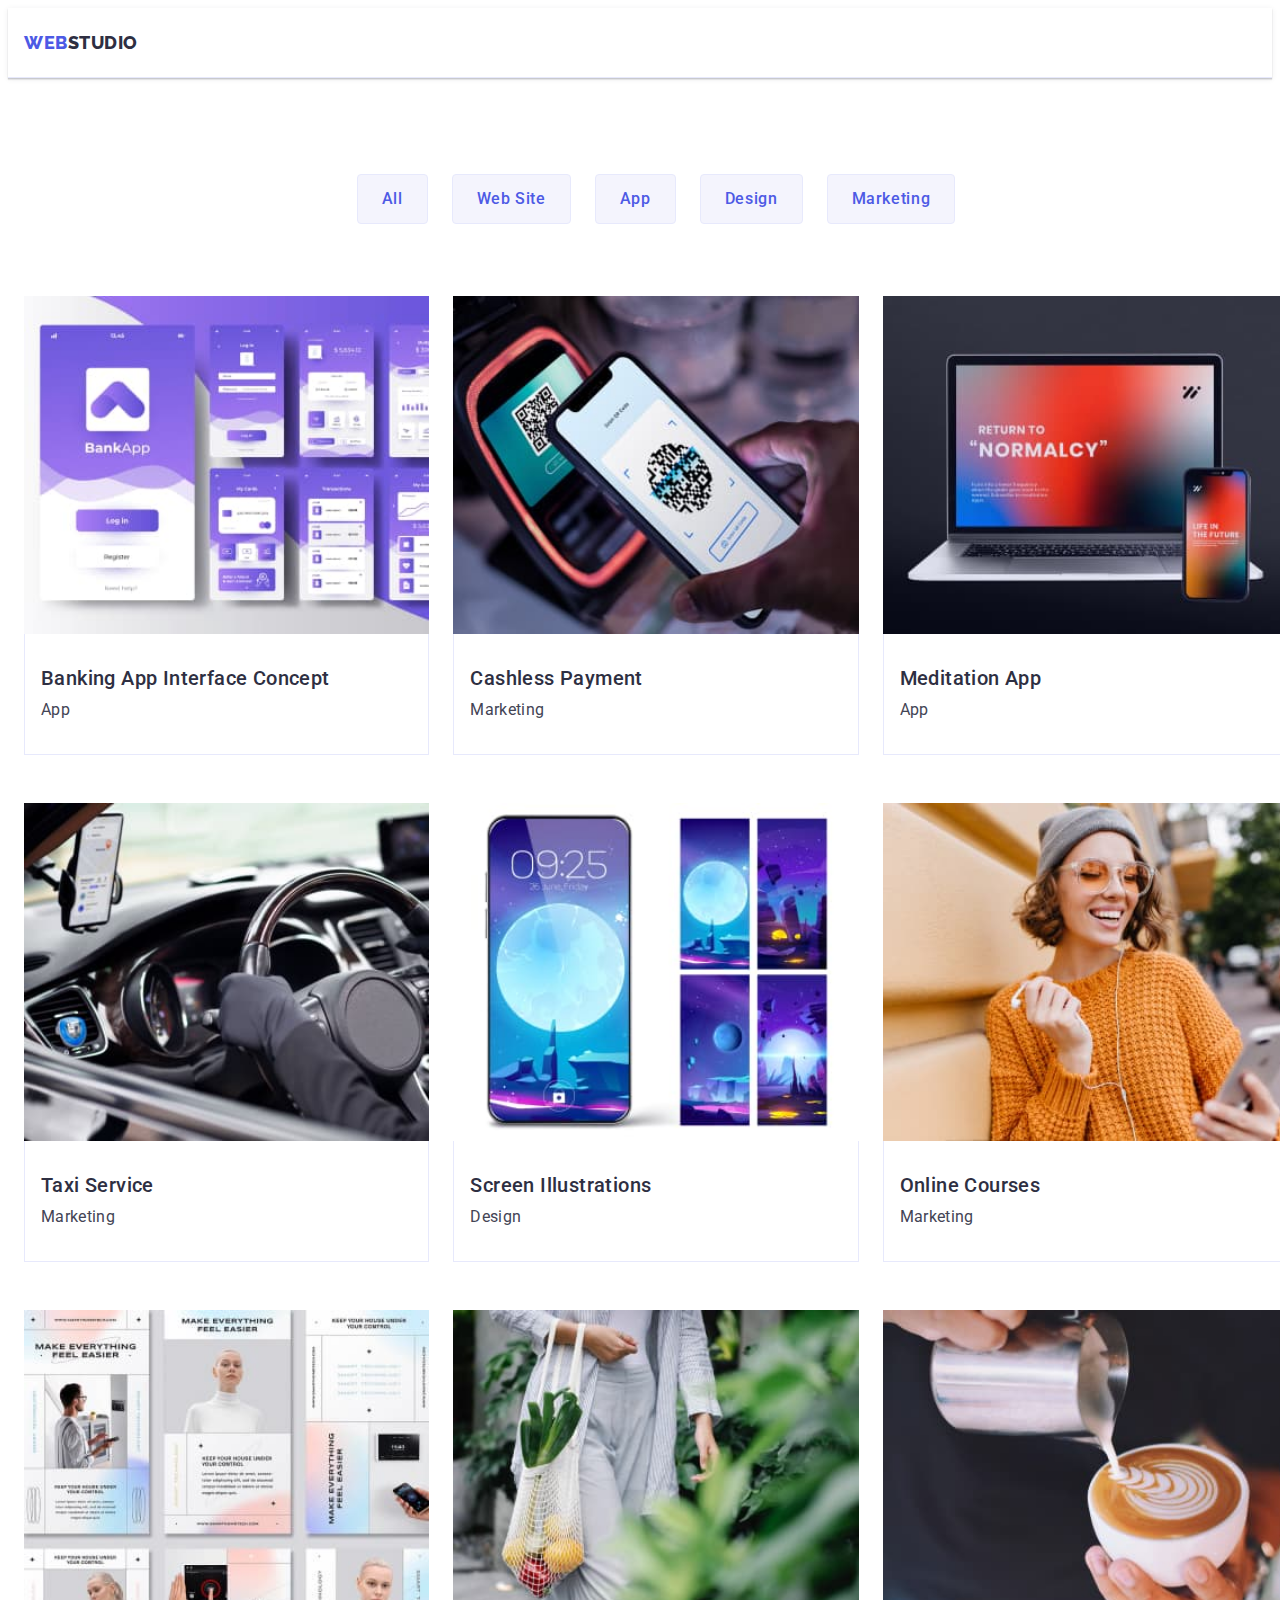
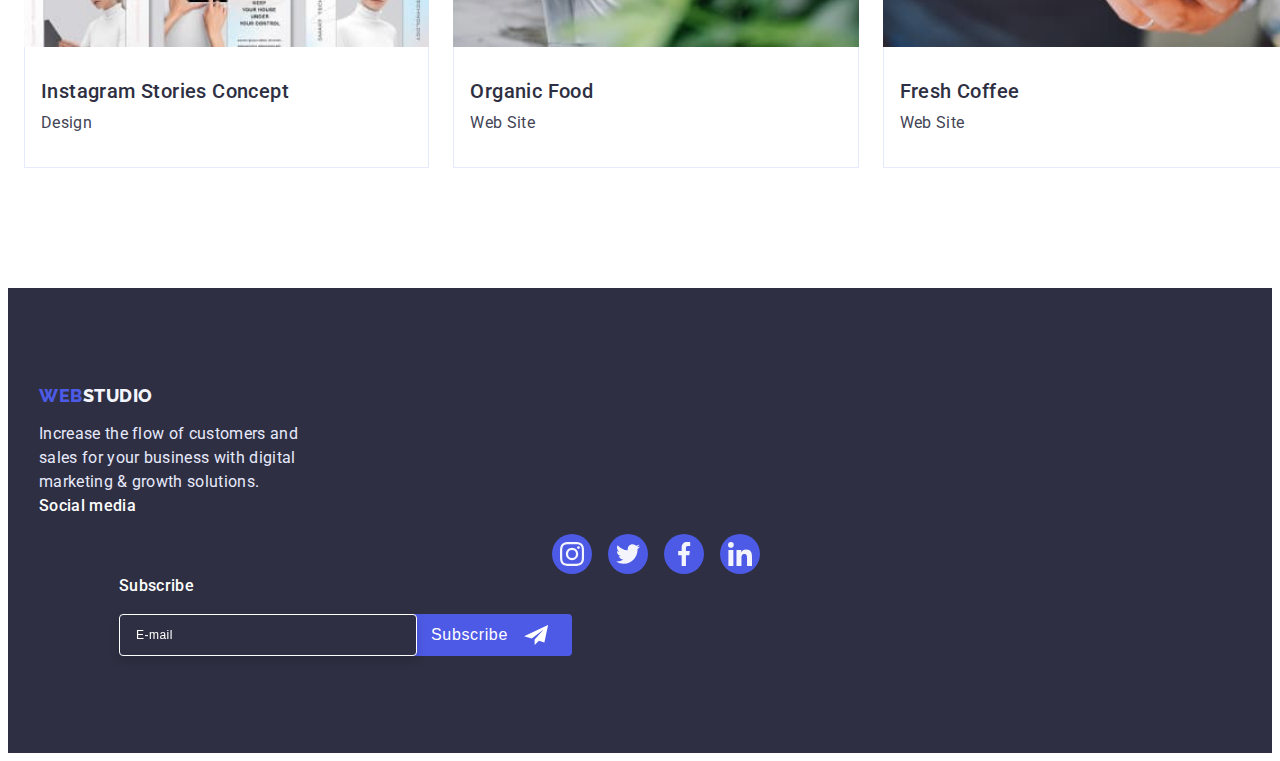
==== portfolio.html @ 5cc1082a "." ====
<!DOCTYPE html>
<html lang="en">
  <head>
    <meta charset="UTF-8" />
    <meta name="viewport" content="width=device-width, initial-scale=1.0" />
    <title>Portfolio</title>
    <link
      rel="stylesheet"
      href="https://cdnjs.cloudflare.com/ajax/libs/modern-normalize/1.1.0/modern-normalize.min.css"
      integrity="sha512-wpPYUAdjBVSE4KJnH1VR1HeZfpl1ub8YT/NKx4PuQ5NmX2tKuGu6U/JRp5y+Y8XG2tV+wKQpNHVUX03MfMFn9Q=="
      crossorigin="anonymous"
      referrerpolicy="no-referrer"
    />
    <link rel="preconnect" href="https://fonts.googleapis.com" />
    <link rel="preconnect" href="https://fonts.gstatic.com" crossorigin />
    <link
      href="https://fonts.googleapis.com/css2?family=Raleway:wght@800&family=Roboto:wght@400;500;700;900&display=swap"
      rel="stylesheet"
    />
    <link rel="stylesheet" href="./css/styles.css" />
  </head>
  <body>
    <header class="header">
      <div class="container header-container">
        <nav class="header-nav">
          <a class="header-logo link" href="./index.html"
            >Web<span class="header-logo-studio">Studio</span></a
          >

          <ul class="header-list list">
            <li class="header-item">
              <a class="header-link link" href="./index.html">Studio</a>
            </li>
            <li class="header-item">
              <a
                class="header-link link bottom-portfolio"
                href="./portfolio.html"
                >Portfolio</a
              >
            </li>
            <li class="header-item">
              <a class="header-link link" href="">Contacts</a>
            </li>
          </ul>
        </nav>

        <address class="adress">
          <ul class="header-adress list">
            <li>
              <a class="link-tel link" href="mailto:info@devstudio.com"
                >info@devstudio.com</a
              >
            </li>
            <li>
              <a class="link-tel link" href="tel:+110001111111"
                >+11 (000) 111-11-11</a
              >
            </li>
          </ul>
        </address>
      </div>
    </header>
    <main>
      <section class="choice">
        <div class="container">
          <h1 class="visually-hidden">make a choice</h1>

          <ul class="choice-list list">
            <li class="choice-item">
              <button class="choice-btn" type="button">All</button>
            </li>
            <li class="choice-item">
              <button class="choice-btn" type="button">Web Site</button>
            </li>
            <li class="choice-item">
              <button class="choice-btn" type="button">App</button>
            </li>
            <li class="choice-item">
              <button class="choice-btn" type="button">Design</button>
            </li>
            <li class="choice-item">
              <button class="choice-btn" type="button">Marketing</button>
            </li>
          </ul>

          <ul class="galery-list list">
            <li class="galery-item">
              <a class="galery-link link" href="#">
                <div class="galery-list-img-wrapper">
                  <img
                    src="./images/portfolio_img1.jpg"
                    alt="7 step-by-step mobile application pages"
                    width="360"
                  />
                  <p class="overlay">
                    14 Stylish and User-Friendly App Design Concepts · Task
                    Manager App · Calorie Tracker App · Exotic Fruit Ecommerce
                    App · Cloud Storage App
                  </p>
                </div>
                <div class="card-content">
                  <h2 class="txt-top">Banking App Interface Concept</h2>
                  <p class="txt-bottom">App</p>
                </div>
              </a>
            </li>
            <li class="galery-item">
              <a class="galery-link link" href="#">
                <div class="galery-list-img-wrapper">
                  <img
                    src="./images/portfolio_img2.jpg"
                    alt="synchronization of smartphone and terminal via QR-code"
                    width="360"
                  />
                  <p class="overlay">
                    14 Stylish and User-Friendly App Design Concepts · Task
                    Manager App · Calorie Tracker App · Exotic Fruit Ecommerce
                    App · Cloud Storage App
                  </p>
                </div>
                <div class="card-content">
                  <h2 class="txt-top">Cashless Payment</h2>
                  <p class="txt-bottom">Marketing</p>
                </div>
              </a>
            </li>
            <li class="galery-item">
              <a class="galery-link link" href="#">
                <div class="galery-list-img-wrapper">
                  <img
                    src="./images/portfolio_img3.jpg"
                    alt="smartphone and laptop"
                    width="360"
                  />
                  <p class="overlay">
                    14 Stylish and User-Friendly App Design Concepts · Task
                    Manager App · Calorie Tracker App · Exotic Fruit Ecommerce
                    App · Cloud Storage App
                  </p>
                </div>
                <div class="card-content">
                  <h2 class="txt-top">Meditation App</h2>
                  <p class="txt-bottom">App</p>
                </div>
              </a>
            </li>
            <li class="galery-item">
              <a class="galery-link link" href="#">
                <div class="galery-list-img-wrapper">
                  <img
                    src="./images/portfolio_img4.jpg"
                    alt="front panel in the car"
                    width="360"
                  />
                  <p class="overlay">
                    14 Stylish and User-Friendly App Design Concepts · Task
                    Manager App · Calorie Tracker App · Exotic Fruit Ecommerce
                    App · Cloud Storage App
                  </p>
                </div>
                <div class="card-content">
                  <h2 class="txt-top">Taxi Service</h2>
                  <p class="txt-bottom">Marketing</p>
                </div>
              </a>
            </li>
            <li class="galery-item">
              <a class="galery-link link" href="#">
                <div class="galery-list-img-wrapper">
                  <img
                    src="./images/portfolio_img5.jpg"
                    alt="smartphone and four different screen shot pictures in lilac color"
                    width="360"
                  />
                  <p class="overlay">
                    14 Stylish and User-Friendly App Design Concepts · Task
                    Manager App · Calorie Tracker App · Exotic Fruit Ecommerce
                    App · Cloud Storage App
                  </p>
                </div>
                <div class="card-content">
                  <h2 class="txt-top">Screen Illustrations</h2>
                  <p class="txt-bottom">Design</p>
                </div>
              </a>
            </li>
            <li class="galery-item">
              <a class="galery-link link" href="#">
                <div class="galery-list-img-wrapper">
                  <img
                    src="./images/portfolio_img6.jpg"
                    alt="smiling girl in glasses in an orange sweater and a gray hat with one earphone and a smartphone"
                    width="360"
                  />
                  <p class="overlay">
                    14 Stylish and User-Friendly App Design Concepts · Task
                    Manager App · Calorie Tracker App · Exotic Fruit Ecommerce
                    App · Cloud Storage App
                  </p>
                </div>
                <div class="card-content">
                  <h2 class="txt-top">Online Courses</h2>
                  <p class="txt-bottom">Marketing</p>
                </div>
              </a>
            </li>
            <li class="galery-item">
              <a class="galery-link link" href="#">
                <div class="galery-list-img-wrapper">
                  <img
                    src="./images/portfolio_img7.jpg"
                    alt="6 advertising photos from social networks in gentle colors"
                    width="360"
                  />
                  <p class="overlay">
                    14 Stylish and User-Friendly App Design Concepts · Task
                    Manager App · Calorie Tracker App · Exotic Fruit Ecommerce
                    App · Cloud Storage App
                  </p>
                </div>
                <div class="card-content">
                  <h2 class="txt-top">Instagram Stories Concept</h2>
                  <p class="txt-bottom">Design</p>
                </div>
              </a>
            </li>
            <li class="galery-item">
              <a class="galery-link link" href="#">
                <div class="galery-list-img-wrapper">
                  <img
                    src="./images/portfolio_img8.jpg"
                    alt="a string bag in the hands of a girl, inside of which there are yellow fruits, red bell pepper and green onions"
                    width="360"
                  />
                  <p class="overlay">
                    14 Stylish and User-Friendly App Design Concepts · Task
                    Manager App · Calorie Tracker App · Exotic Fruit Ecommerce
                    App · Cloud Storage App
                  </p>
                </div>
                <div class="card-content">
                  <h2 class="txt-top">Organic Food</h2>
                  <p class="txt-bottom">Web Site</p>
                </div>
              </a>
            </li>
            <li class="galery-item">
              <a class="galery-link link" href="#">
                <div class="galery-list-img-wrapper">
                  <img
                    src="./images/portfolio_img9.jpg"
                    alt="barista makes pattern on cappuccino"
                    width="360"
                  />
                  <p class="overlay">
                    14 Stylish and User-Friendly App Design Concepts · Task
                    Manager App · Calorie Tracker App · Exotic Fruit Ecommerce
                    App · Cloud Storage App
                  </p>
                </div>
                <div class="card-content">
                  <h2 class="txt-top">Fresh Coffee</h2>
                  <p class="txt-bottom">Web Site</p>
                </div>
              </a>
            </li>
          </ul>
        </div>
      </section>
    </main>

    <footer class="footer">
      <div class="container">
        <div class="footer-content">
          <div class="footer-container1">
            <a class="footer-logo link" href="./index.html"
              >Web<span class="logo-footer-studio">Studio</span></a
            >
            <p class="footer-text">
              Increase the flow of customers and sales for your business with
              digital marketing & growth solutions.
            </p>
          </div>
          <div class="footer-container2">
            <h3 class="footer-bottom-text">Social media</h3>
            <ul class="footer-soc-list list">
              <li class="footer-soc-item">
                <a class="footer-soc-link" href="">
                  <svg width="24" height="24" class="footer-soc-icon">
                    <use href="./images/icons.svg#icon-instagram"></use>
                  </svg>
                </a>
              </li>
              <li class="footer-soc-item">
                <a class="footer-soc-link" href="">
                  <svg width="24" height="24" class="footer-soc-icon">
                    <use href="./images/icons.svg#icon-twitter"></use>
                  </svg>
                </a>
              </li>
              <li class="footer-soc-item">
                <a class="footer-soc-link" href="">
                  <svg width="24" height="24" class="footer-soc-icon">
                    <use href="./images/icons.svg#icon-facebook"></use>
                  </svg>
                </a>
              </li>
              <li class="footer-soc-item">
                <a class="footer-soc-link" href="">
                  <svg width="24" height="24" class="footer-soc-icon">
                    <use href="./images/icons.svg#icon-linkedin"></use>
                  </svg>
                </a>
              </li>
            </ul>
          </div>
          <div class="footer-container3">
            <h3 class="footer-bottom-text">Subscribe</h3>
            <form class="footer-form">
              <label class="footer-label">
                <input
                  class="footer-input"
                  type="email"
                  name="email"
                  placeholder="E-mail"
                />
              </label>

              <button type="submit" class="footer-button">
                Subscribe<svg width="24" height="20">
                  <use href="./images/icons.svg#icon-icon-footer-button"></use>
                </svg>
              </button>
            </form>
          </div>
        </div>
      </div>
    </footer>
  </body>
</html>
---- css/styles.css ----
p,
h1,
h2,
h3,
h4,
h5,
h6{
  margin: 0;
}
ul{
    padding-left: 0;
    margin: 0;
}
body{
    font-family: "Roboto", sans-serif;
    color:var(--primary-color);
}
img{
    display: block;
    width: 100%;
    height: auto;
}
button{
    cursor: pointer;
}
:root{
--primary-color: #434455;
--secondary-color: #2E2F42;
--brand-color:#4D5AE5;
--Pressed-state:#404BBF;
--text-btn-color:#FFFFFF;
--light-mode-backgrounds: #F4F4FD;
--accent:#E7E9FC;
--light-slate:#8E8F99;
--green:#31D0AA;
--modal-bgr:#FCFCFC;
--card-set-gap: 24px;
--transition-duration-and-fund: 250ms cubic-bezier(0.4, 0, 0.2, 1) ;
}
.link{
    text-decoration: none;
}
.list{
    list-style: none;
}
.container{
    width: 100%;
    padding-left: 16px;
    padding-right: 16px;
    margin: 0 auto;
}
.section{
    padding-top: 96px;
    padding-bottom: 96px;
}
   /**--------HEADER-------*/ 

.header{
    width: 100%;
    padding-top: 24px;
    padding-bottom: 24px;
    background-color:var(--text-btn-color);
    border-bottom: 1px solid var(--accent);
    box-shadow: 0px 2px 1px rgba(46, 47, 66, 0.08), 0px 1px 1px rgba(46, 47, 66, 0.16), 0px 1px 6px rgba(46, 47, 66, 0.08);
}
.header-logo{
    font-family: 'Raleway', sans-serif;
    font-weight: 800;
    font-size: 18px;
    line-height: 1.17;
    letter-spacing:  0.03em;
    text-transform: uppercase;
    color:var(--brand-color);
    margin-right: 76px;
}
.header-logo-studio{
 color: var(--secondary-color);
} 
.menu-open-btn{
    border: none;
    border-color: transparent;
}
.menu-open-icon{
    fill: var(--secondary-color);
}
.header-list{
    display: none;   
}
.header-adress{
    display: none;
}
.header-nav{
    display: flex;
    align-items: center;
    margin-right: auto;
}

.mob-menu {
    position: fixed;
    top: 0;
    z-index: 1;
    width: 100%;
    height: 100%;
    background: var(--text-btn-color);
    box-shadow: 0px 2px 1px rgba(46, 47, 66, 0.08), 0px 1px 1px rgba(46, 47, 66, 0.16), 0px 1px 6px rgba(46, 47, 66, 0.08);
    padding: var(--card-set-gap) var(--card-set-gap) 40px 40px;
    display: flex;
    flex-direction: column;
    justify-content: space-between;
    overflow: auto;
    
}
.mob-menu-close-btn {
    
    display: flex;
    margin-left: auto;
    justify-content: center;
    align-items: center;
    width: 24px; 
    height: 24px;
    background-color: var(--text-btn-color);
    border: 1px solid var(--accent);
    border-radius: 50%;
    transition: background-color var(--transition-duration-and-fund);
    margin-bottom: 32px;
}
.mob-menu-item:not(:last-child) {
    margin-bottom: 40px;
}
.mob-menu-link {
    font-weight: 700;
    font-size: 36px;
    line-height: 1.11;
    letter-spacing: 0.02em;
    text-transform: capitalize;
    color: var(--secondary-color);
}
.mob-menu-adress-item{
    margin-top: 40px;
}
.mob-menu-tel{
    font-weight: 500;
    font-size: 20px;
    line-height: 1.2;
    color: var(--primary-color);
}
.tel {
    font-weight: 700;
    font-size: 36px;
    line-height: 1.11;
    letter-spacing: 0.02em;
    text-transform: capitalize;
    color: var(--brand-color);

}
.mob-menu-soc-list {
    display: flex;
    justify-content: center;
    gap: 56px;
    margin-top: 48px; 
}
.mob-menu-soc-item {
    width: 40px;
    height: 40px;
}
.mob-menu-soc-link {
    width: 100%;
    height: 100%;
    border-radius: 50%;
    background-color: var(--brand-color);
    color: var(--light-mode-backgrounds);
    display: flex;
    align-items: center;
    justify-content: center;
    transition: background-color var(--transition-duration-and-fund) ;
}
.team-soc-link:active{
    background-color: var(--Pressed-state); 
}



/**--------HERO-------*/ 
/**скритий заголовок*/
.visually-hidden{
    position: absolute;
    width: 1px;
    height: 1px;
    margin: -1px;
    border: 0;
    padding: 0;
    white-space: nowrap;
    clip-path: inset(100%);
    clip: rect(0 0 0 0);
    overflow: hidden;
}
.hero{
    display: flex;
    justify-content: center;
    width : 100%;
    margin: 0 auto;
    background-color:var(--secondary-color);
    padding-top: 112px;
    padding-bottom: 112px;
    text-align: center; 
    background-image:linear-gradient(
        rgba(46, 47, 66, 0.7),
        rgba(46, 47, 66, 0.7)
        ), 
        url(../images/hero-mobile-bg.jpg);
    background-repeat: no-repeat;
    background-position: center;
    background-size: cover;
}
.hero-text{
    font-weight:700;
    font-size: 36px;
    letter-spacing: 0.02em;
    line-height: 1.11;
    color:var(--text-btn-color);
    max-width: 320px;
    margin: 0 auto;
    margin-bottom: 72px;
}
.hero-btn{
    font-weight: 500;
    font-size: 16px;
    line-height: 1.5;
    letter-spacing: 0.04em;
    background-color: var(--brand-color);
    border: 0px solid transparent;
    box-shadow: 0px 4px 4px rgba(0, 0, 0, 0.15);
    border-radius: 4px; 
    color: var(--text-btn-color);
    padding: 16px 32px;
    display: block;
    margin: 0 auto;
    min-width: 169px;
    transition:background-color var(--transition-duration-and-fund);
}
.hero-btn:hover,
.hero-btn:focus{
    background-color: var(--Pressed-state);
    border: 0px solid transparent;
}
/**--------ABOUT-------*/ 
.about{
    padding-top: 96px;
    padding-bottom: 96px;
}
.about-title{
    font-weight: 700;
    font-size: 36px;
    line-height: 1.11;
    letter-spacing: 0.02em;
    text-transform: capitalize;
    text-align: center;
    color: var(--secondary-color);
}
.about-top{
    font-weight: 700;
    font-size: 36px;
    line-height: 1.11;
    text-align: center;
    letter-spacing: 0.02em;
    text-transform: capitalize;
    color:var(--secondary-color);
    margin-bottom: 8px; 
}
.about-bottom{
    font-weight: 500;
    font-size: 16px;
    line-height: 1.5;
    letter-spacing: 0.02em;
    color: var(--primary-color); 
}
.about-list{
    display: flex;
    flex-wrap: wrap;
    row-gap:calc(var(--card-set-gap)*3);
}
.about-item{
    width: 100%;
}
.icon-container{
    display: none;
}
.doing{
    display: none;
}
/**--------TEAM-------*/
.team{
    background-color: var(--light-mode-backgrounds);  
}  
.team-top{
    font-weight: 500;
    font-size: 20px;
    line-height: 1.2;
    text-align: center;
    letter-spacing: 0.02em;
    color:var(--secondary-color);
    margin-bottom: 8px; 
}
.team-item{
    background-color: var(--text-btn-color);
    width: 100%;
    box-shadow: 0px 1px 6px rgba(46, 47, 66, 0.08), 0px 1px 1px rgba(46, 47, 66, 0.16), 0px 2px 1px rgba(46, 47, 66, 0.08);
    border-radius: 0px 0px 4px 4px;
    justify-content: center;
}
.team-list{
    display: flex;
    flex-wrap: wrap;
    margin-top: 72px; 
    column-gap: var(--card-set-gap);
    row-gap: calc(var(--card-set-gap)*3 ); 
}
.box-content{
    padding: 32px 16px;
    text-align: center;
}
.team-soc-list{
    display: flex;
    justify-content: center ;
    gap: var(--card-set-gap);
    margin-top: 8px;   
}
.team-soc-item{
    width: 40px;
    height: 40px;
}
.team-soc-link{
    width: 100%;
    height: 100%;
    border-radius: 50%;
    background-color: var(--brand-color);
    color: var(--light-mode-backgrounds);
    display: flex;
    align-items: center;
    justify-content: center;
    transition: background-color var(--transition-duration-and-fund) ;
}
.team-soc-link:hover,.team-soc-link:focus{
    background-color: var(--Pressed-state);
}
.team-soc-link:active{
    background-color: var(--Pressed-state); 
}

/**-------CUSTOMERS-------*/
.customers-title{
    font-weight: 700;
    font-size: 36px;
    line-height: 1.11;
    letter-spacing: 0.02em;
    text-transform: capitalize;
    text-align: center;
    color: var(--secondary-color); 
    margin-bottom: 72px;
}
.customers-list{
    display: flex;
    flex-wrap: wrap;
    column-gap: 16px;
    row-gap: calc(var(--card-set-gap)*3); 
    justify-content: center;
}
.customers-link{
    width: 190px;
    height: 88px; 
    border: 1px solid var(--light-slate);
    border-radius: 4px;
    display: flex;
    align-items: center;
    justify-content: center;
    color: var(--light-slate);
    transition: color var(--transition-duration-and-fund),border-color var(--transition-duration-and-fund);
}
.customers-soc-icon{
    width: 104px;
    height: 56px;
    fill: currentColor;
}

.customers-link:hover,
.customers-link:focus{
    color: var(--Pressed-state);
    border-color:1px solid var(--Pressed-state);
}
/**--------FOOTER-------*/ 
.footer{
    background-color: var(--secondary-color);
    padding: 97px 15px;
}
.container-footer{
    display: flex;
    flex-wrap: wrap;
    justify-content: center;
    align-items: center;
    text-align: center;
    gap: var(--card-set-gap)*3;
}
  
.logo-footer-studio{
    color: var(--light-mode-backgrounds);
}
.footer-text{
    max-width: 264px;
    font-size: 16px;
    line-height: 1.5;
    letter-spacing: 0.02em;
    color:var(--accent);
    margin-top: 16px;
}
.footer-logo{
    font-family: 'Raleway', sans-serif;
    font-weight: 800;
    font-size: 18px;
    line-height: 1.17;
    letter-spacing: 0.03em;
    text-transform: uppercase;
    color:var(--brand-color);
}
.footer-bottom-text{
    font-weight: 500;
    font-size: 16px;
    line-height: 1.5; 
    letter-spacing: 0.02em;
    color: var(--text-btn-color);
    margin-bottom: 16px;
}

.footer-soc-list{
    display: flex;
    justify-content: center;
    gap: 16px;
    margin-top: 16px;
}
.footer-soc-item{
    width: 40px;
    height: 40px;
}
.footer-soc-link{
    width: 100%;
    height: 100%;
    border-radius: 50%;
    background-color: var(--brand-color);
    color: var(--text-btn-color);
    display: flex;
    align-items: center;
    justify-content: center;
    transition:background-color var(--transition-duration-and-fund);
}
.footer-soc-link:hover,
.footer-soc-link:focus{
    background-color: var(--green);
}
.footer-soc-link:active{
    background-color: var(--green);
}
.footer-container3{
    margin-left: 80px;
    width: 453px;
}
.footer-form{
    display: flex;
    gap: var(--card-set-gap);
}
.footer-label{
    min-width: 264px;
}
.footer-input{
    border: 1px solid var(--text-btn-color);
    filter: drop-shadow(0px 4px 4px rgba(0, 0, 0, 0.15));
    border-radius: 4px;
    width: 100%;
    font-size: 12px;
    line-height: 2;
    display: block;
    align-items: center;
    letter-spacing: 0.04em;
    color: var(--text-btn-color);
    padding: 8px 16px;
    background-color: var(--secondary-color);  
}
.footer-input::placeholder{
    color: var(--text-btn-color);
}
.footer-button{
    background-color: var(--brand-color);
    border-radius: 4px;  
    font-weight: 500;
    font-size: 16px;
    line-height: 1.5;
    display: flex;
    text-align: center;
    letter-spacing: 0.04em;
    color:var(--text-btn-color);
    border: 0px solid transparent;
    min-width: 165px;
    justify-content: center;
    align-items: center;
    padding: 8px 24px;
    gap: 16px;
    transition:background-color var(--transition-duration-and-fund);
}
.footer-button:hover,
.footer-button:focus{
    background-color: var(--Pressed-state);
}

/**-------MODAL--------*/
.backdrop{
    position: fixed;
    top: 0;
    left: 0;
    z-index: 100;
    width: 100%;
    height: 100%;
    background-color: rgba(46, 47, 66, 0.4);
    transition: opacity var(--transition-duration-and-fund), visibility var(--transition-duration-and-fund);
}
.backdrop.is-hidden{
    opacity: 0;
    visibility: hidden;
    pointer-events: none;
}
.backdrop{
    position: fixed;
    top: 0;
    left: 0;
    z-index: 100;
    width: 100%;
    height: 100%;
    background-color: rgba(46, 47, 66, 0.4);
    transition: opacity var(--transition-duration-and-fund), visibility var(--transition-duration-and-fund);
}
.backdrop.is-hidden{
    opacity: 0;
    visibility: hidden;
    pointer-events: none;
}
.modal{
    position: absolute;
    top: 50%;
    left: 50%;
    transform: translate(-50%, -50%) scaleY(1);
    transition: transform var(--transition-duration-and-fund);
    width: 100%;
    max-width: 392px;
    min-height: 576px;
    background-color: var(--modal-bgr);
    box-shadow: 0px 1px 1px rgba(0, 0, 0, 0.14), 0px 1px 3px rgba(0, 0, 0, 0.12), 0px 2px 1px rgba(0, 0, 0, 0.2);
    border-radius: 4px;
    padding: 72px 16px 24px 16px;
}
.backdrop.is-hidden .modal{
    transform: translate(-50%, -50%) scaleY(0);
}
.modal-close-btn{
    position: absolute;
    top: 24px;
    right: 24px;
    display: flex;
    justify-content: center;
    align-items: center;
    width: 24px; 
    height: 24px;
    background-color: var(--accent);
    border: 1px solid rgba(0, 0, 0, 0.1);
    border-radius: 50%;
    transition: background-color var(--transition-duration-and-fund);
}
.modal-close-btn:hover,
.modal-close-btn:focus{
    background-color: var(--Pressed-state);
    border-color: transparent;  
}
.modal-close-btn-icon{
    transition: fill var(--transition-duration-and-fund);
}
.modal-close-btn:hover,
.modal-close-btn:focus {
    fill: var(--text-btn-color);
}
.modal-title{
    font-weight: 500;
    font-size: 16px;
    line-height: 1.5;
    text-align: center;
    margin-bottom: 16px;
    color: var(--secondary-color);
}
.input-wrap{
    position: relative;
}
.modal-input{
    width: 100%;
    height: 40px;
    border: 1px solid rgba(46, 47, 66, 0.4);
    border-radius: 4px;
    padding-left: 38px;
    padding-top: 11px;
    padding-bottom: 11px;
    background-color: var(--modal-bgr);
    outline: transparent;
    transition: border-color var(--transition-duration-and-fund);
}
.modal-input-icon{
    color: var(--secondary-color);
    position: absolute;
    left: 19px;
    top: 50%;
    transform: translateY(-50%);
    transition: fill var(--transition-duration-and-fund);
}
.modal-input:hover,
.modal-input:focus {
    border-color: var(--brand-color);
}
.modal-input:hover + .modal-input-icon,
.modal-input:focus + .modal-input-icon{
    fill: var(--brand-color);
}

.modal-field{
  margin-bottom: 8px;
}
.modal-field-comment{
    margin-bottom: 16px;
}
.modal-field-check{
    margin-bottom: 24px;
}
.modal-label-txt{
    display: block;
    font-size: 12px;
    line-height: 1.17;
    letter-spacing: 0.04em;
    color: var(--light-slate);
    margin-bottom: 4px;
}
.modal-textarea{
    width: 100%;
    height: 120px;
    font-size: 12px;
    line-height: 1.17;
    border: 1px solid rgba(46, 47, 66, 0.4);
    border-radius: 4px;
    background-color: var(--modal-bgr);
    resize: none;
    padding-left: 16px;
    padding-top: 8px;
    display: block;
    outline: transparent;
    transition: border-color var(--transition-duration-and-fund);
}
.modal-textarea::placeholder{
    font-size: 12px;
    line-height: 1.17;
    color: rgba(46, 47, 66, 0.4);
}
.modal-textarea:hover,
.modal-textarea:focus{
    border-color: var(--brand-color);
}
.check-text{
    display: flex;
    gap: 8px;
    font-size: 12px;
    line-height: 1.17;
    letter-spacing: 0.04em; 
    color: var(--light-slate);
}
.check-text span{
    display: flex;
    width: 16px;
    height: 16px;
    border: 1px solid rgba(46, 47, 66, 0.4);
    border-radius: 2px;
    align-items: center;
    justify-content: center;
    fill: transparent;
}
.a-text{
    color: var(--brand-color);
}
.modal-check:checked + .check-text span {
    background-color: var(--Pressed-state);
    border: none;
    fill: var(--light-mode-backgrounds);
}
.modal-btn{
    display: block;
    min-width: 169px;
    background-color:var(--brand-color);
    box-shadow: 0px 4px 4px rgba(0, 0, 0, 0.15);
    border-radius: 4px;
    border: 0px solid transparent;
    font-weight: 500;
    font-size: 16px;
    line-height: 24px;
    letter-spacing: 0.04em;
    color: var(--text-btn-color);
    padding: 16px 32px;
    margin: 0 auto;
    transition: background-color var(--transition-duration-and-fund),border var(--transition-duration-and-fund);
}
.modal-btn:hover,
.modal-btn:focus{
    background-color: var(--Pressed-state);
    border: 0px solid transparent;
}
/**--------PORTFOLIO-------*/ 
.bottom-portfolio{
    color: var(--Pressed-state);
}
.bottom-portfolio::after{
    position: absolute;
    content: "";
    width: 66px;
    height: 4px;
    left: 0px;
    top: 44px;
    background:var(--Pressed-state);
    border-radius: 2px;
}
.choice-btn{
    font-family: 'Roboto',sans-serif;
    font-weight: 500;
    font-size: 16px;
    line-height: 1.5;
    letter-spacing: 0.04em;
    background-color: var(--light-mode-backgrounds);
    color: var(--brand-color);
    border: 1px solid var(--accent);
    border-radius: 4px;
    padding: 12px 24px;
    display: block;
    margin: 0 auto;  
    min-width: 69px;
    transition: border-color var(--transition-duration-and-fund), background-color var(--transition-duration-and-fund),color var(--transition-duration-and-fund), box-shadow var(--transition-duration-and-fund) ;
}
.choice-btn:hover,
.choice-btn:focus{
    background-color: var(--Pressed-state);
    color: var(--text-btn-color);
    border-color: transparent;
    box-shadow: 0px 3px 1px rgba(0, 0, 0, 0.1), 0px 2px 1px rgba(0, 0, 0, 0.08), 0px 2px 2px rgba(0, 0, 0, 0.12);
}
.choice-btn:active{
    background-color: var(--Pressed-state);
    color: var(--text-btn-color) ;
    border-color: transparent;
    box-shadow: 0px 3px 1px rgba(0, 0, 0, 0.1), 0px 2px 1px rgba(0, 0, 0, 0.08), 0px 2px 2px rgba(0, 0, 0, 0.12);
}
.choice{
    padding-top: 96px;
    padding-bottom: 120px;
}
.choice-list{
    margin-bottom: 72px;
    display: flex;
    flex-wrap: wrap; 
    justify-content: center;
    gap: var(--card-set-gap); 
}
/**---------GALERY-----*/
.txt-top{
    font-weight: 500;
    font-size: 20px;
    line-height: 1.2;
    letter-spacing: 0.02em;
    color: var(--secondary-color);
}
.txt-bottom{
    font-size: 16px;
    line-height: 1.5;
    letter-spacing: 0.02em;
    color: var(--primary-color);
    margin-top: 8px;
 
}
.card-content{
    padding-top: 32px;
    padding-left: 16px;
    padding-bottom: 32px;
    border-left: 1px solid var(--accent);
    border-bottom: 1px solid var(--accent);
    border-right: 1px solid var(--accent); 
}
.galery-link{
    display:block;
    transition: box-shadow var(--transition-duration-and-fund);
}
.galery-link:hover,
.galery-link:focus{
    box-shadow: 0px 1px 6px rgba(46, 47, 66, 0.08), 0px 1px 1px rgba(46, 47, 66, 0.16), 0px 2px 1px rgba(46, 47, 66, 0.08);
    transition: transform var(--transition-duration-and-fund);
}
.galery-link:hover .overlay,
.galery-link:focus .overlay{
    transform: translate(0, 0); 
} 
.galery-list{
    display: flex;
    flex-wrap: wrap;
    column-gap: var(--card-set-gap);
    row-gap: calc(var(--card-set-gap)*2 );
}
.galery-item{
   flex-basis: calc((100% - 2 * var(--card-set-gap))/3);
}
.galery-list-img-wrapper{
    position: relative;
    overflow: hidden;
}
.overlay{
    position: absolute;
    left: 0;
    top: 0;
    width: 100%;
    height: 100%;
    overflow: auto;
    transform: translate(0, 100%); 
    transition: transform var(--transition-duration-and-fund);
    font-size: 16px;
    line-height: 1.5;
    letter-spacing: 0.02em;
    color: var(--light-mode-backgrounds);
    background-color: var(--brand-color);
    padding: 40px 32px 0 32px; 
}
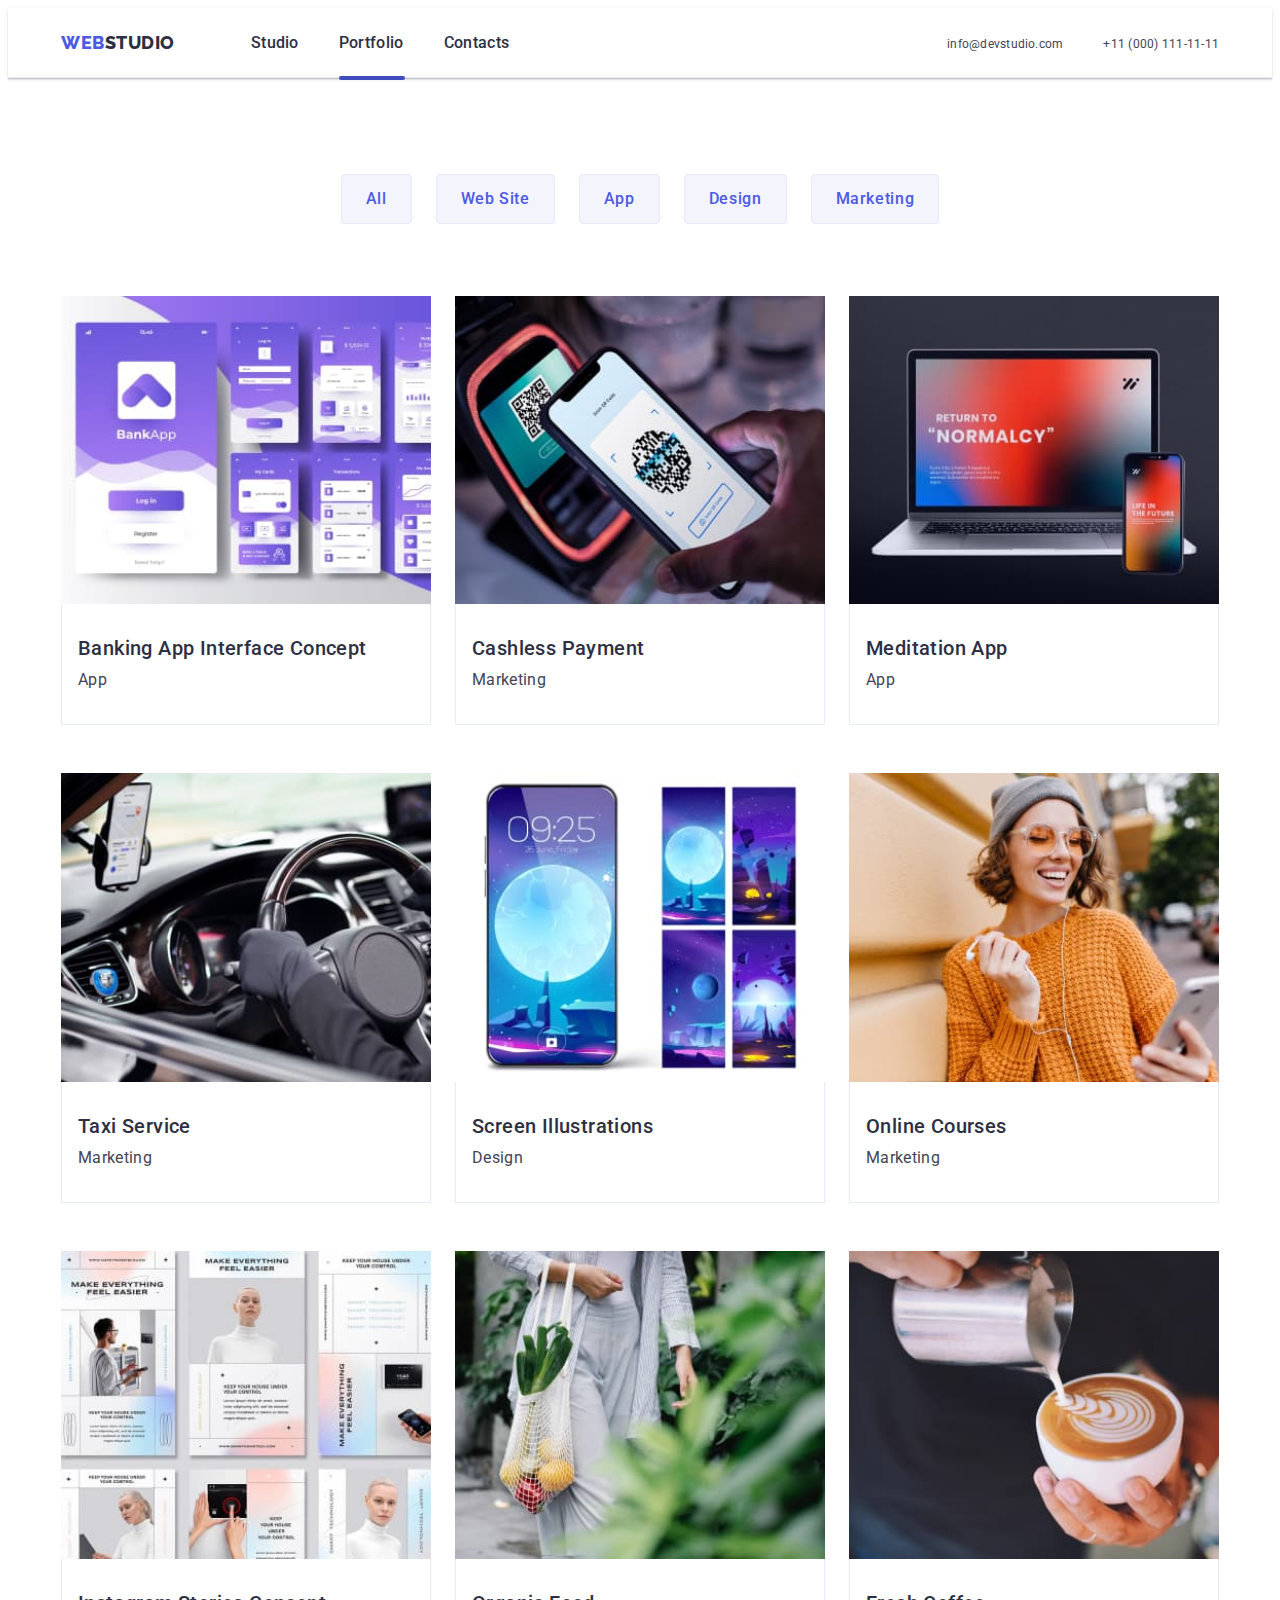
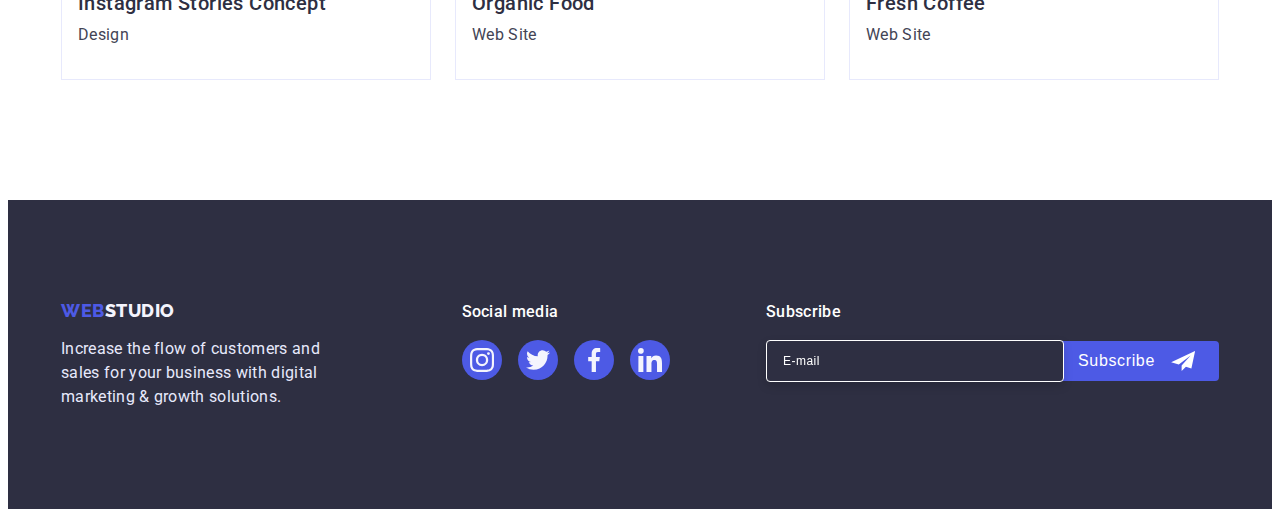
==== commit f522a794: "///" ====
--- a/portfolio.html
+++ b/portfolio.html
@@ -18,6 +18,7 @@
       rel="stylesheet"
     />
     <link rel="stylesheet" href="./css/styles.css" />
+    <link rel="stylesheet" href="./css/media.css" />
   </head>
   <body>
     <header class="header">
--- a/css/styles.css
+++ b/css/styles.css
@@ -56,12 +56,19 @@
    /**--------HEADER-------*/ 
 
 .header{
-    width: 100%;
-    padding-top: 24px;
-    padding-bottom: 24px;
     background-color:var(--text-btn-color);
     border-bottom: 1px solid var(--accent);
     box-shadow: 0px 2px 1px rgba(46, 47, 66, 0.08), 0px 1px 1px rgba(46, 47, 66, 0.16), 0px 1px 6px rgba(46, 47, 66, 0.08);
+}
+.header-container{
+    display: flex;
+    align-items: center;
+    justify-content: space-between;
+    padding-top: var(--card-set-gap);
+    padding-bottom: var(--card-set-gap);
+}
+.header-nav{
+    display: flex;
 }
 .header-logo{
     font-family: 'Raleway', sans-serif;
@@ -71,17 +78,17 @@
     letter-spacing:  0.03em;
     text-transform: uppercase;
     color:var(--brand-color);
-    margin-right: 76px;
 }
 .header-logo-studio{
  color: var(--secondary-color);
 } 
 .menu-open-btn{
+    background-color: transparent;
     border: none;
     border-color: transparent;
 }
 .menu-open-icon{
-    fill: var(--secondary-color);
+   stroke : var(--secondary-color);
 }
 .header-list{
     display: none;   
@@ -89,12 +96,6 @@
 .header-adress{
     display: none;
 }
-.header-nav{
-    display: flex;
-    align-items: center;
-    margin-right: auto;
-}
-
 .mob-menu {
     position: fixed;
     top: 0;
@@ -103,15 +104,22 @@
     height: 100%;
     background: var(--text-btn-color);
     box-shadow: 0px 2px 1px rgba(46, 47, 66, 0.08), 0px 1px 1px rgba(46, 47, 66, 0.16), 0px 1px 6px rgba(46, 47, 66, 0.08);
-    padding: var(--card-set-gap) var(--card-set-gap) 40px 40px;
+    padding: 80px var(--card-set-gap) 40px 40px;
     display: flex;
     flex-direction: column;
     justify-content: space-between;
     overflow: auto;
     
 }
+.mob-menu.is-hidden{
+    opacity: 0;
+    visibility: hidden;
+    pointer-events: none;
+}
 .mob-menu-close-btn {
-    
+    position: absolute;
+    top: 24px;
+    right: 24px;
     display: flex;
     margin-left: auto;
     justify-content: center;
@@ -122,7 +130,6 @@
     border: 1px solid var(--accent);
     border-radius: 50%;
     transition: background-color var(--transition-duration-and-fund);
-    margin-bottom: 32px;
 }
 .mob-menu-item:not(:last-child) {
     margin-bottom: 40px;
@@ -135,8 +142,16 @@
     text-transform: capitalize;
     color: var(--secondary-color);
 }
+.mob-menu-link-studio{
+    font-weight: 700;
+    font-size: 36px;
+    line-height: 1.11;
+    letter-spacing: 0.02em;
+    text-transform: capitalize;
+    color: var(--Pressed-state);
+}
 .mob-menu-adress-item{
-    margin-top: 40px;
+    margin-bottom: 48px;
 }
 .mob-menu-tel{
     font-weight: 500;
@@ -146,7 +161,7 @@
 }
 .tel {
     font-weight: 700;
-    font-size: 36px;
+    font-size: 26px;
     line-height: 1.11;
     letter-spacing: 0.02em;
     text-transform: capitalize;
@@ -155,8 +170,7 @@
 }
 .mob-menu-soc-list {
     display: flex;
-    justify-content: center;
-    gap: 56px;
+    gap: 36px;
     margin-top: 48px; 
 }
 .mob-menu-soc-item {
@@ -177,9 +191,6 @@
 .team-soc-link:active{
     background-color: var(--Pressed-state); 
 }
-
-
-
 /**--------HERO-------*/ 
 /**скритий заголовок*/
 .visually-hidden{
@@ -195,8 +206,6 @@
     overflow: hidden;
 }
 .hero{
-    display: flex;
-    justify-content: center;
     width : 100%;
     margin: 0 auto;
     background-color:var(--secondary-color);
@@ -213,12 +222,12 @@
     background-size: cover;
 }
 .hero-text{
-    font-weight:700;
+    font-weight:700px;
     font-size: 36px;
     letter-spacing: 0.02em;
     line-height: 1.11;
     color:var(--text-btn-color);
-    max-width: 320px;
+    width: 320px;
     margin: 0 auto;
     margin-bottom: 72px;
 }
@@ -301,6 +310,13 @@
     color:var(--secondary-color);
     margin-bottom: 8px; 
 }
+.team-bottom{
+    font-size: 16px;
+    line-height: 1.5;
+    text-align: center;
+    letter-spacing: 0.02em;
+
+}
 .team-item{
     background-color: var(--text-btn-color);
     width: 100%;
@@ -390,17 +406,16 @@
 /**--------FOOTER-------*/ 
 .footer{
     background-color: var(--secondary-color);
-    padding: 97px 15px;
-}
-.container-footer{
+    padding: 100px 0;
+}
+.footer-content{
     display: flex;
     flex-wrap: wrap;
     justify-content: center;
     align-items: center;
     text-align: center;
-    gap: var(--card-set-gap)*3;
-}
-  
+    gap: 72px;
+}
 .logo-footer-studio{
     color: var(--light-mode-backgrounds);
 }
@@ -411,6 +426,7 @@
     letter-spacing: 0.02em;
     color:var(--accent);
     margin-top: 16px;
+    text-align: left;
 }
 .footer-logo{
     font-family: 'Raleway', sans-serif;
@@ -434,7 +450,6 @@
     display: flex;
     justify-content: center;
     gap: 16px;
-    margin-top: 16px;
 }
 .footer-soc-item{
     width: 40px;
@@ -459,12 +474,13 @@
     background-color: var(--green);
 }
 .footer-container3{
-    margin-left: 80px;
-    width: 453px;
+   width: 100%;
+   justify-content: center;
+   align-items: center;
 }
 .footer-form{
-    display: flex;
-    gap: var(--card-set-gap);
+    justify-content: center;
+    align-items: center;
 }
 .footer-label{
     min-width: 264px;
@@ -482,6 +498,7 @@
     color: var(--text-btn-color);
     padding: 8px 16px;
     background-color: var(--secondary-color);  
+    margin-bottom: 16px;
 }
 .footer-input::placeholder{
     color: var(--text-btn-color);
@@ -502,6 +519,7 @@
     align-items: center;
     padding: 8px 24px;
     gap: 16px;
+    margin: auto;
     transition:background-color var(--transition-duration-and-fund);
 }
 .footer-button:hover,
@@ -721,7 +739,7 @@
     width: 66px;
     height: 4px;
     left: 0px;
-    top: 44px;
+    top: 43px;
     background:var(--Pressed-state);
     border-radius: 2px;
 }
--- a/css/media.css
+++ b/css/media.css
@@ -0,0 +1,330 @@
+/**--------MIN-WIDTH 428PX-------*/ 
+@media screen and (min-width:428px){
+    .container{
+        width: 428px;
+    }
+    .customers-item{
+        width: calc((100% - 16px) / 2);
+   }
+    .team > .container {
+        max-width: 296px;
+    } 
+    
+   
+}
+
+@media screen and (min-device-pixel-ratio: 2),screen and (min-resolution: 192dps) {
+    .hero{
+        background-image:linear-gradient(
+        rgba(46, 47, 66, 0.7),
+        rgba(46, 47, 66, 0.7)
+        ),  url(../images/hero-mobile-bg@2x.jpg);
+    }
+    }
+
+/**--------MIN-WIDTH 768PX-------*/ 
+@media screen and (min-width:768px) {
+
+    .container {
+        width: 768px;
+    }
+    .header-container{
+        padding-top: 16px;
+        padding-bottom: 16px;
+    }
+    .menu-open-btn{
+        display: none;
+    }
+    .header-logo{
+        margin-right: 120px;
+    }
+    .header-list{
+        display: flex;
+        gap: 40px;
+    }  
+    .header-adress{
+        display: flex;
+        flex-direction: column;
+        gap: 12px;
+    }
+    .header-nav{
+        align-items: center;
+    }
+    .header-link{
+        position: relative;
+        font-weight: 500;
+        font-size: 16px;
+        line-height: 1.17;
+        letter-spacing: 0.02em;
+        color:var(--secondary-color); 
+        transition: color var(--transition-duration-and-fund);
+    }
+    .bottom-studio{
+        color: var(--Pressed-state);
+    }
+    .bottom-studio::after{
+        position: absolute;
+        content: "";
+        width: 48px;
+        height: 4px;
+        left: 0px;
+        top: 48px;
+        background-color:var(--Pressed-state);
+        border-radius: 2px;
+    } 
+    .header-link:hover,
+    .header-link:focus{
+        color:var(--Pressed-state);
+    }
+    .header-link:active {
+        color:var(--Pressed-state);
+    }
+    .adress{
+        font-style: normal; 
+    }
+    .link-tel{
+        list-style: none;
+        font-size: 12px;
+        line-height: 1.17;
+        letter-spacing: 0.02em;
+        color: var(--primary-color); 
+        transition: color var(--transition-duration-and-fund);
+    }
+    .link-tel:hover,
+    .link-tel:focus{
+        color:var(--Pressed-state);
+    }
+
+    .link-tel:active{
+        color:var(--Pressed-state);
+    }
+    .hero{
+        background-image: linear-gradient(
+        rgba(46, 47, 66, 0.7),
+        rgba(46, 47, 66, 0.7)
+        ), url(../images/hero-tablet-bg.jpg) ;
+    }
+    .hero-text{
+        font-size: 56px;
+        line-height: 1.07;
+        margin-bottom: 36px;
+        width: 496px;
+    }
+    .about-list{
+        column-gap: var(--card-set-gap);
+        row-gap: calc(var(--card-set-gap)*3 );
+    }
+    .about-item{
+       width: calc((100% - var(--card-set-gap)) / 2); 
+    }
+    .about-top{
+        text-align: left;
+    }
+    .team > .container {
+        max-width: 584px;
+    }
+    .team-item{
+        width: calc((100% - var(--card-set-gap)) / 2);
+    } 
+    .team-list{
+        column-gap: var(--card-set-gap);
+        row-gap: calc(var(--card-set-gap)*3 );
+    }
+    .customers > .container {
+        max-width: 584px;
+    }
+    .customers-list{
+        column-gap: var(--card-set-gap);
+        row-gap: calc(var(--card-set-gap)*3 );
+    }
+    .customers-item{
+      width: calc((100% - 2 * var(--card-set-gap)) / 3);
+    }
+    .customers-link{
+        width: 168px;
+        height: 88px; 
+    }
+     .footer > .container {
+        max-width: 584px;
+    } 
+    .modal {
+     max-width: 408px;
+     padding: 72px 24px 24px 24px;
+    }
+    .mob-menu{
+        display: none;
+    }
+    .footer > .container {
+        max-width: 582px;
+    }
+    .footer-content{
+        justify-content: flex-start;
+        align-items: flex-start;
+        text-align: start;
+        gap: 72px 24px;
+    }
+     .footer-container3{
+        width: 453px;
+    }
+    .footer-form{
+        display: flex;
+        gap: var(--card-set-gap);
+    }
+    .footer-input{
+        margin-bottom: 0;
+    }
+}
+    
+
+     
+@media screen and (min-device-pixel-ratio: 2),screen and (min-resolution: 192dps) {
+    .hero{
+        background-image:linear-gradient(
+        rgba(46, 47, 66, 0.7),
+        rgba(46, 47, 66, 0.7)
+        ),  url(../images/hero-tablet-bg@2x.jpg);
+    }
+} 
+
+/**--------MIN-WIDTH 1158PX-------*/  
+@media screen and (min-width:1158px) {
+
+    .container {
+        width: 1158px;
+        padding-left: 15px;
+        padding-right: 15px;
+    }
+    .header-container{
+        padding-top: var(--card-set-gap);
+        padding-bottom: var(--card-set-gap);
+    }
+    .bottom-studio::after{
+        top: 43px;
+    }
+    .section{
+        padding-top: 120px;
+        padding-bottom: 120px;
+    }
+    .header-logo{
+        margin-right: 76px;
+    }
+    .header-adress{
+        flex-direction: row;
+        gap: 40px;
+    }
+    .hero{
+        padding-top: 112px;
+        padding-bottom: 112px;
+        max-width : 1440px; 
+        background-image:linear-gradient(
+        rgba(46, 47, 66, 0.7),
+        rgba(46, 47, 66, 0.7)
+        ),  url(../images/hero-desctop-bg.jpg);
+    }
+    .hero-text{
+        margin-bottom: 48px;
+    }
+    .about{
+        padding-top: 120px;
+        padding-bottom: 0;
+    }
+    .about-list{
+        gap: var(--card-set-gap);
+    }
+    .about-item{
+        flex-basis: calc((100% - 3 * var(--card-set-gap)) / 4); 
+    }
+    .icon-container{
+        width: 264px;
+        height: 112px;
+        display: flex;
+        align-items: center;
+        justify-content: center;
+        background-color: var(--light-mode-backgrounds);
+        border-radius: 4px;
+        margin-bottom: 8px;
+    }
+    .about-top{
+        font-weight: 500;
+        font-size: 20px;
+        line-height: 1.2;
+    }
+    .about-bottom{
+        font-weight: 400;
+    }
+    .about-title-doing{
+        font-weight: 700;
+        font-size: 36px;
+        line-height: 1.11;
+        letter-spacing: 0.02em;
+        text-transform: capitalize;
+        text-align: center;
+        color: var(--secondary-color);
+        margin-bottom: 72px;
+    }
+    .doing{
+       display: block;
+    }
+    .doing-list{
+        display: flex;
+        flex-wrap: wrap;
+        gap: var(--card-set-gap);
+    }
+    .doing-item{
+        flex-basis: calc((100% - 2 * var(--card-set-gap)) / 3);
+        border: 1px solid var(--accent);
+    }
+    .team > .container {
+        max-width: 1158px;
+    }
+    .team-item{
+        width: calc((100% - 3 * var(--card-set-gap)) / 4);
+    }
+    .team-list{
+        gap: var(--card-set-gap);
+    }
+    .customers > .container {
+        max-width: 1158px;
+    }
+    .customers-list{
+        gap: var(--card-set-gap);
+    }
+    .customers-item{
+        width: 168px;
+        height: 88px;  ;
+    }
+    .modal {
+        max-width: 408px;
+        height: 584px;
+    }
+    .footer-content {
+       display: flex;
+       justify-content: space-between;
+       gap: 0;
+    }
+    .footer > .container {
+        max-width: 1158px;
+   }
+   .footer-container1{
+       width: 264px;
+       margin-right: 120px;
+    }
+    .footer-container2{
+        width: 208px;
+    }
+    .footer-container3{
+        width: 453px;
+        margin-left: 80px;
+    }
+  
+}
+  
+
+@media screen and (min-device-pixel-ratio: 2),screen and (min-resolution: 192dps) {
+    .hero{
+        background-image:linear-gradient(
+        rgba(46, 47, 66, 0.7),
+        rgba(46, 47, 66, 0.7)
+        ),  url(../images/hero-desctop-bg@2x.jpg);
+    }
+}  
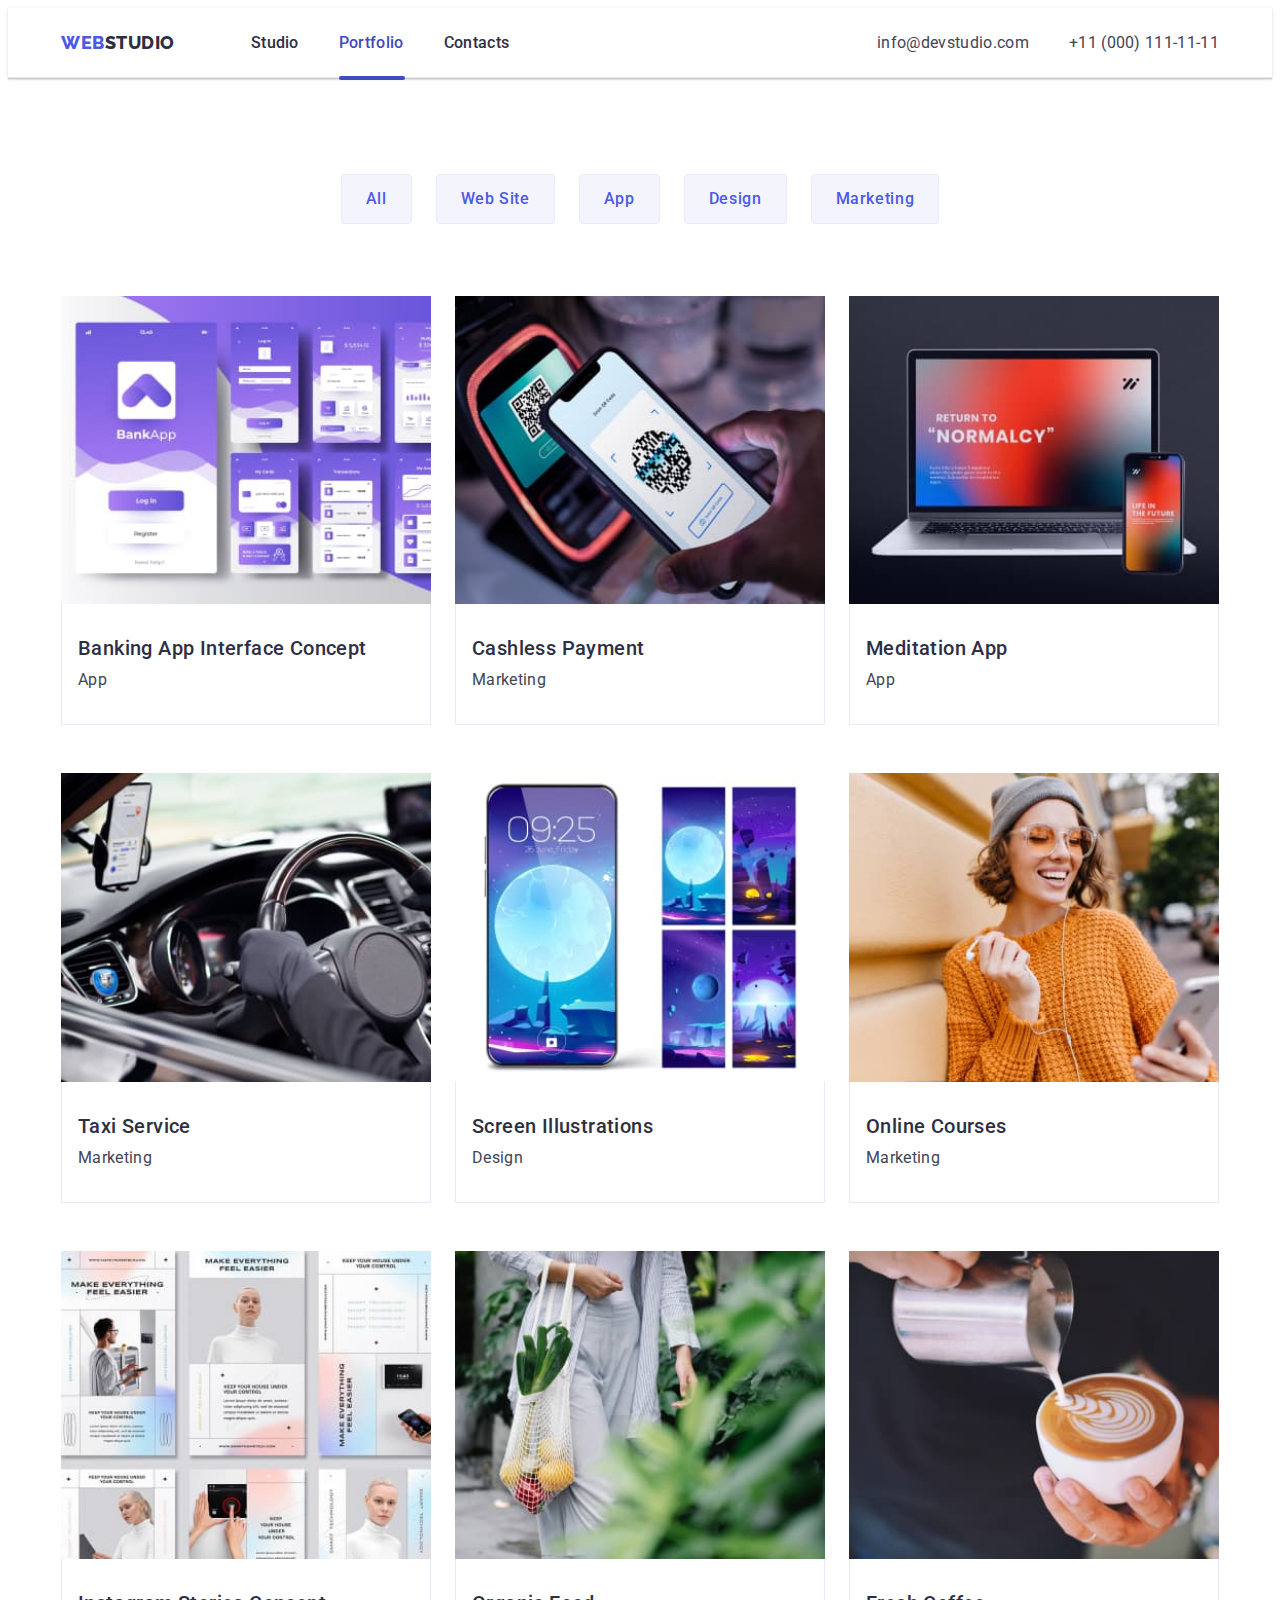
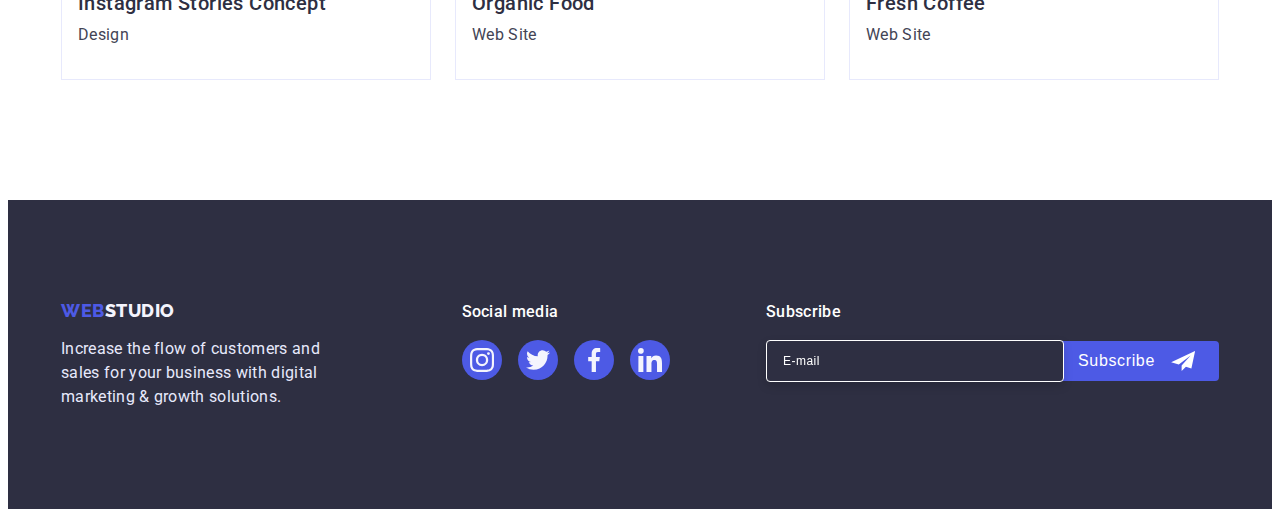
==== commit 14802686: "/" ====
--- a/portfolio.html
+++ b/portfolio.html
@@ -58,7 +58,80 @@
               >
             </li>
           </ul>
+          <button type="button" class="menu-open-btn" data-menu-open>
+            <svg width="32" height="22" class="menu-open-icon">
+              <use href="./images/icons.svg#icon-menu-burger"></use>
+            </svg>
+          </button>
         </address>
+      </div>
+      <div class="mob-menu is-hidden" data-menu>
+        <div>
+          <button type="button" class="mob-menu-close-btn" data-menu-close>
+            <svg class="mob-menu-close-btn-icon" width="8" height="8">
+              <use href="./images/icons.svg#icon-close-black"></use>
+            </svg>
+          </button>
+          <ul class="mob-menu-list list">
+            <li class="mob-menu-item">
+              <a class="mob-menu-link-studio link" href="./index.html"
+                >Studio</a
+              >
+            </li>
+            <li class="mob-menu-item">
+              <a class="mob-menu-link link" href="./portfolio.html"
+                >Portfolio</a
+              >
+            </li>
+            <li class="mob-menu-item">
+              <a class="mob-menu-link link" href="">Contacts</a>
+            </li>
+          </ul>
+        </div>
+        <div>
+          <ul class="mob-menu-adress list">
+            <li class="mob-menu-adress-item">
+              <a class="mob-menu-tel tel link" href="tel:+110001111111"
+                >+11 (000) 111-11-11</a
+              >
+            </li>
+            <li class="mob-menu-adress-item">
+              <a class="mob-menu-tel link" href="mailto:info@devstudio.com"
+                >info@devstudio.com</a
+              >
+            </li>
+          </ul>
+          <ul class="mob-menu-soc-list list">
+            <li class="mob-menu-soc-item">
+              <a class="mob-menu-soc-link" href="">
+                <svg width="24" height="24" class="mob-menu-soc-icon">
+                  <use href="./images/icons.svg#icon-instagram"></use>
+                </svg>
+              </a>
+            </li>
+            <li class="mob-menu-soc-item">
+              <a class="mob-menu-soc-link" href="">
+                <svg width="24" height="20" class="mob-menu-soc-icon">
+                  <use href="./images/icons.svg#icon-twitter"></use>
+                </svg>
+              </a>
+            </li>
+            <li class="mob-menu-soc-item">
+              <a class="mob-menu-soc-link" href="">
+                <svg width="24" height="24" class="mob-menu-soc-icon">
+                  <use href="./images/icons.svg#icon-facebook"></use>
+                </svg>
+              </a>
+            </li>
+            <li class="mob-menu-soc-item">
+              <a class="mob-menu-soc-link" href="">
+                <svg width="24" height="24" class="mob-menu-soc-icon">
+                  <use href="./images/icons.svg#icon-linkedin"></use>
+                </svg>
+              </a>
+            </li>
+          </ul>
+        </div>
       </div>
     </header>
     <main>
@@ -337,5 +410,6 @@
         </div>
       </div>
     </footer>
+    <script src="./js/mobile-menu.js"></script>
   </body>
 </html>
--- a/css/styles.css
+++ b/css/styles.css
@@ -148,10 +148,12 @@
     line-height: 1.11;
     letter-spacing: 0.02em;
     text-transform: capitalize;
-    color: var(--Pressed-state);
-}
-.mob-menu-adress-item{
-    margin-bottom: 48px;
+    color: var(--brand-color);
+}
+.mob-menu-adress-list{
+    display: flex;
+    flex-wrap: wrap;
+    row-gap: 40px;
 }
 .mob-menu-tel{
     font-weight: 500;
@@ -166,11 +168,10 @@
     letter-spacing: 0.02em;
     text-transform: capitalize;
     color: var(--brand-color);
-
 }
 .mob-menu-soc-list {
     display: flex;
-    gap: 36px;
+    gap: var(--card-set-gap);
     margin-top: 48px; 
 }
 .mob-menu-soc-item {
@@ -224,10 +225,10 @@
 .hero-text{
     font-weight:700px;
     font-size: 36px;
-    letter-spacing: 0.02em;
     line-height: 1.11;
+    letter-spacing: 0.02em;
+    text-transform: capitalize;
     color:var(--text-btn-color);
-    width: 320px;
     margin: 0 auto;
     margin-bottom: 72px;
 }
@@ -243,7 +244,7 @@
     color: var(--text-btn-color);
     padding: 16px 32px;
     display: block;
-    margin: 0 auto;
+    margin: auto;
     min-width: 169px;
     transition:background-color var(--transition-duration-and-fund);
 }
@@ -730,19 +731,7 @@
     border: 0px solid transparent;
 }
 /**--------PORTFOLIO-------*/ 
-.bottom-portfolio{
-    color: var(--Pressed-state);
-}
-.bottom-portfolio::after{
-    position: absolute;
-    content: "";
-    width: 66px;
-    height: 4px;
-    left: 0px;
-    top: 43px;
-    background:var(--Pressed-state);
-    border-radius: 2px;
-}
+
 .choice-btn{
     font-family: 'Roboto',sans-serif;
     font-weight: 500;
@@ -756,7 +745,7 @@
     padding: 12px 24px;
     display: block;
     margin: 0 auto;  
-    min-width: 69px;
+    min-width: 53px;
     transition: border-color var(--transition-duration-and-fund), background-color var(--transition-duration-and-fund),color var(--transition-duration-and-fund), box-shadow var(--transition-duration-and-fund) ;
 }
 .choice-btn:hover,
--- a/css/media.css
+++ b/css/media.css
@@ -2,6 +2,9 @@
 @media screen and (min-width:428px){
     .container{
         width: 428px;
+    }
+    .tel{
+        font-size: 36px;
     }
     .customers-item{
         width: calc((100% - 16px) / 2);
@@ -109,6 +112,7 @@
         line-height: 1.07;
         margin-bottom: 36px;
         width: 496px;
+        text-transform: none;
     }
     .about-list{
         column-gap: var(--card-set-gap);
@@ -173,6 +177,19 @@
     .footer-input{
         margin-bottom: 0;
     }
+    .bottom-portfolio::after{
+        position: absolute;
+        content: "";
+        width: 66px;
+        height: 4px;
+        left: 0px;
+        top: 48px;
+        background:var(--Pressed-state);
+        border-radius: 2px;
+    }
+    .bottom-portfolio{
+        color: var(--Pressed-state);
+    }
 }
     
 
@@ -212,9 +229,12 @@
         flex-direction: row;
         gap: 40px;
     }
-    .hero{
-        padding-top: 112px;
-        padding-bottom: 112px;
+    .link-tel{
+        font-size: 16px;
+    }
+    .hero{
+        padding-top: 188px;
+        padding-bottom: 188px;
         max-width : 1440px; 
         background-image:linear-gradient(
         rgba(46, 47, 66, 0.7),
@@ -316,6 +336,10 @@
         width: 453px;
         margin-left: 80px;
     }
+    .bottom-portfolio::after{
+        top: 43px;
+    }
+    
   
 }
   
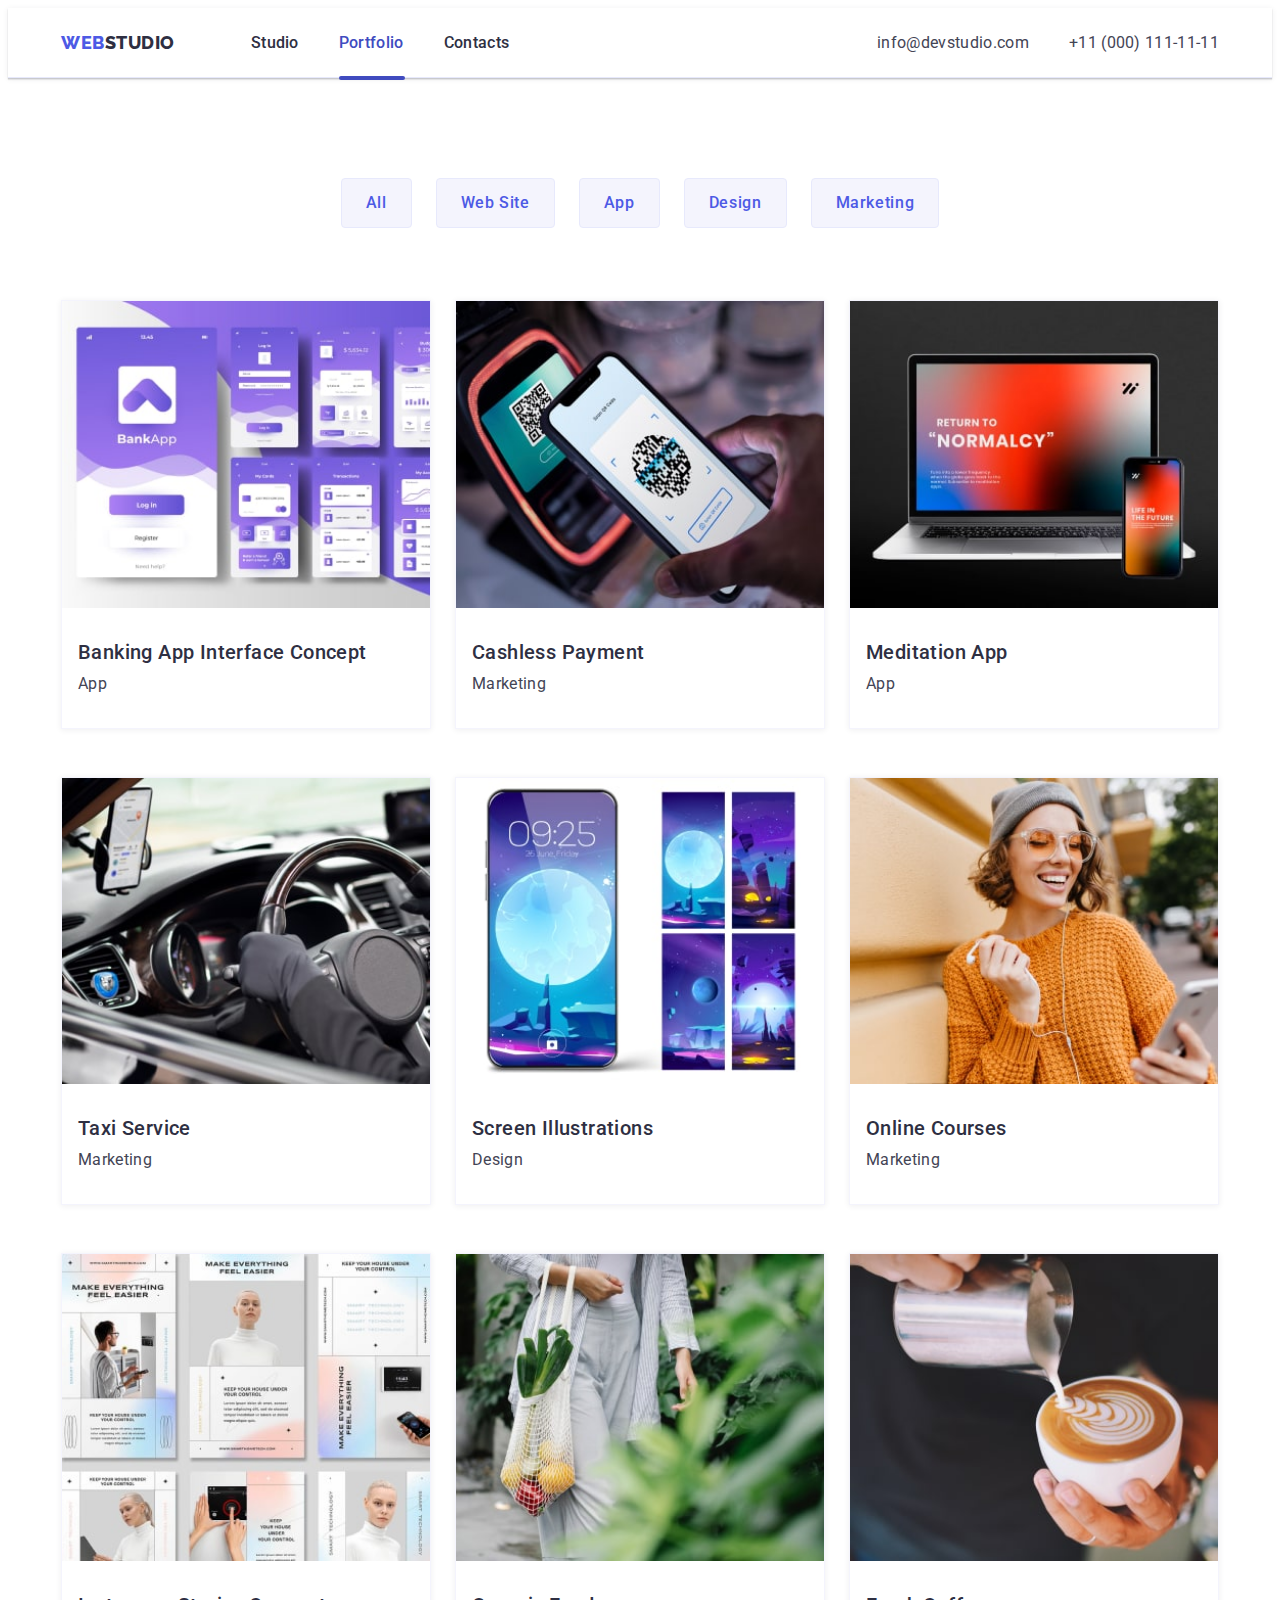
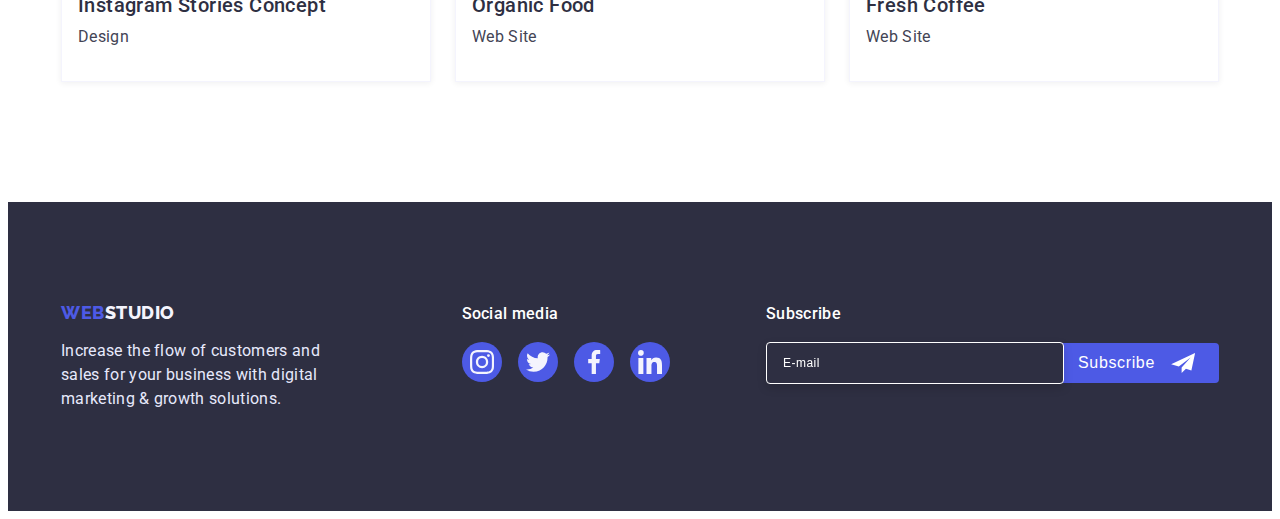
==== commit 76b9ea45: "/" ====
--- a/portfolio.html
+++ b/portfolio.html
@@ -89,7 +89,7 @@
           </ul>
         </div>
         <div>
-          <ul class="mob-menu-adress list">
+          <ul class="mob-menu-adress-list list">
             <li class="mob-menu-adress-item">
               <a class="mob-menu-tel tel link" href="tel:+110001111111"
                 >+11 (000) 111-11-11</a
@@ -161,11 +161,34 @@
             <li class="galery-item">
               <a class="galery-link link" href="#">
                 <div class="galery-list-img-wrapper">
-                  <img
-                    src="./images/portfolio_img1.jpg"
-                    alt="7 step-by-step mobile application pages"
-                    width="360"
-                  />
+                  <picture>
+                    <source
+                      srcset="
+                        ./images/portfolio-desctop1-min.jpg    1x,
+                        ./images/portfolio-desctop1@2x-min.jpg 2x
+                      "
+                      media="(min-width: 1200px)"
+                    />
+                    <source
+                      srcset="
+                        ./images/portfolio-tablet1-min.jpg    1x,
+                        ./images/portfolio-tablet1@2x-min.jpg 2x
+                      "
+                      media="(min-width: 768px)"
+                    />
+                    <source
+                      srcset="
+                        ./images/portfolio-mobile1-min.jpg    1x,
+                        ./images/portfolio-mobile1@2x-min.jpg 2x
+                      "
+                      media="(max-width: 767px)"
+                    />
+                    <img
+                      src="./images/portfolio-mobile1-min.jpg"
+                      alt="7 step-by-step mobile application pages"
+                      width="396"
+                    />
+                  </picture>
                   <p class="overlay">
                     14 Stylish and User-Friendly App Design Concepts · Task
                     Manager App · Calorie Tracker App · Exotic Fruit Ecommerce
@@ -181,11 +204,34 @@
             <li class="galery-item">
               <a class="galery-link link" href="#">
                 <div class="galery-list-img-wrapper">
-                  <img
-                    src="./images/portfolio_img2.jpg"
-                    alt="synchronization of smartphone and terminal via QR-code"
-                    width="360"
-                  />
+                  <picture>
+                    <source
+                      srcset="
+                        ./images/portfolio-desctop2-min.jpg    1x,
+                        ./images/portfolio-desctop2@2x-min.jpg 2x
+                      "
+                      media="(min-width: 1200px)"
+                    />
+                    <source
+                      srcset="
+                        ./images/portfolio-tablet2-min.jpg    1x,
+                        ./images/portfolio-tablet2@2x-min.jpg 2x
+                      "
+                      media="(min-width: 768px)"
+                    />
+                    <source
+                      srcset="
+                        ./images/portfolio-mobile2-min.jpg    1x,
+                        ./images/portfolio-mobile2@2x-min.jpg 2x
+                      "
+                      media="(max-width: 767px)"
+                    />
+                    <img
+                      src="./images/portfolio-mobile2-min.jpg"
+                      alt="7 step-by-step mobile application pages"
+                      width="396"
+                    />
+                  </picture>
                   <p class="overlay">
                     14 Stylish and User-Friendly App Design Concepts · Task
                     Manager App · Calorie Tracker App · Exotic Fruit Ecommerce
@@ -201,11 +247,34 @@
             <li class="galery-item">
               <a class="galery-link link" href="#">
                 <div class="galery-list-img-wrapper">
-                  <img
-                    src="./images/portfolio_img3.jpg"
-                    alt="smartphone and laptop"
-                    width="360"
-                  />
+                  <picture>
+                    <source
+                      srcset="
+                        ./images/portfolio-desctop3-min.jpg    1x,
+                        ./images/portfolio-desctop3@2x-min.jpg 2x
+                      "
+                      media="(min-width: 1200px)"
+                    />
+                    <source
+                      srcset="
+                        ./images/portfolio-tablet3-min.jpg    1x,
+                        ./images/portfolio-tablet3@2x-min.jpg 2x
+                      "
+                      media="(min-width: 768px)"
+                    />
+                    <source
+                      srcset="
+                        ./images/portfolio-mobile3-min.jpg    1x,
+                        ./images/portfolio-mobile3@2x-min.jpg 2x
+                      "
+                      media="(max-width: 767px)"
+                    />
+                    <img
+                      src="./images/portfolio-mobile3-min.jpg"
+                      alt="7 step-by-step mobile application pages"
+                      width="396"
+                    />
+                  </picture>
                   <p class="overlay">
                     14 Stylish and User-Friendly App Design Concepts · Task
                     Manager App · Calorie Tracker App · Exotic Fruit Ecommerce
@@ -221,11 +290,34 @@
             <li class="galery-item">
               <a class="galery-link link" href="#">
                 <div class="galery-list-img-wrapper">
-                  <img
-                    src="./images/portfolio_img4.jpg"
-                    alt="front panel in the car"
-                    width="360"
-                  />
+                  <picture>
+                    <source
+                      srcset="
+                        ./images/portfolio-desctop4-min.jpg    1x,
+                        ./images/portfolio-desctop4@2x-min.jpg 2x
+                      "
+                      media="(min-width: 1200px)"
+                    />
+                    <source
+                      srcset="
+                        ./images/portfolio-tablet4-min.jpg    1x,
+                        ./images/portfolio-tablet4@2x-min.jpg 2x
+                      "
+                      media="(min-width: 768px)"
+                    />
+                    <source
+                      srcset="
+                        ./images/portfolio-mobile4-min.jpg    1x,
+                        ./images/portfolio-mobile4@2x-min.jpg 2x
+                      "
+                      media="(max-width: 767px)"
+                    />
+                    <img
+                      src="./images/portfolio-mobile4-min.jpg"
+                      alt="7 step-by-step mobile application pages"
+                      width="396"
+                    />
+                  </picture>
                   <p class="overlay">
                     14 Stylish and User-Friendly App Design Concepts · Task
                     Manager App · Calorie Tracker App · Exotic Fruit Ecommerce
@@ -241,11 +333,34 @@
             <li class="galery-item">
               <a class="galery-link link" href="#">
                 <div class="galery-list-img-wrapper">
-                  <img
-                    src="./images/portfolio_img5.jpg"
-                    alt="smartphone and four different screen shot pictures in lilac color"
-                    width="360"
-                  />
+                  <picture>
+                    <source
+                      srcset="
+                        ./images/portfolio-desctop5-min.jpg    1x,
+                        ./images/portfolio-desctop5@2x-min.jpg 2x
+                      "
+                      media="(min-width: 1200px)"
+                    />
+                    <source
+                      srcset="
+                        ./images/portfolio-tablet5-min.jpg    1x,
+                        ./images/portfolio-tablet5@2x-min.jpg 2x
+                      "
+                      media="(min-width: 768px)"
+                    />
+                    <source
+                      srcset="
+                        ./images/portfolio-mobile5-min.jpg    1x,
+                        ./images/portfolio-mobile5@2x-min.jpg 2x
+                      "
+                      media="(max-width: 767px)"
+                    />
+                    <img
+                      src="./images/portfolio-mobile5-min.jpg"
+                      alt="7 step-by-step mobile application pages"
+                      width="396"
+                    />
+                  </picture>
                   <p class="overlay">
                     14 Stylish and User-Friendly App Design Concepts · Task
                     Manager App · Calorie Tracker App · Exotic Fruit Ecommerce
@@ -261,11 +376,34 @@
             <li class="galery-item">
               <a class="galery-link link" href="#">
                 <div class="galery-list-img-wrapper">
-                  <img
-                    src="./images/portfolio_img6.jpg"
-                    alt="smiling girl in glasses in an orange sweater and a gray hat with one earphone and a smartphone"
-                    width="360"
-                  />
+                  <picture>
+                    <source
+                      srcset="
+                        ./images/portfolio-desctop6-min.jpg    1x,
+                        ./images/portfolio-desctop6@2x-min.jpg 2x
+                      "
+                      media="(min-width: 1200px)"
+                    />
+                    <source
+                      srcset="
+                        ./images/portfolio-tablet6-min.jpg    1x,
+                        ./images/portfolio-tablet6@2x-min.jpg 2x
+                      "
+                      media="(min-width: 768px)"
+                    />
+                    <source
+                      srcset="
+                        ./images/portfolio-mobile6-min.jpg    1x,
+                        ./images/portfolio-mobile6@2x-min.jpg 2x
+                      "
+                      media="(max-width: 767px)"
+                    />
+                    <img
+                      src="./images/portfolio-mobile6-min.jpg"
+                      alt="7 step-by-step mobile application pages"
+                      width="396"
+                    />
+                  </picture>
                   <p class="overlay">
                     14 Stylish and User-Friendly App Design Concepts · Task
                     Manager App · Calorie Tracker App · Exotic Fruit Ecommerce
@@ -281,11 +419,34 @@
             <li class="galery-item">
               <a class="galery-link link" href="#">
                 <div class="galery-list-img-wrapper">
-                  <img
-                    src="./images/portfolio_img7.jpg"
-                    alt="6 advertising photos from social networks in gentle colors"
-                    width="360"
-                  />
+                  <picture>
+                    <source
+                      srcset="
+                        ./images/portfolio-desctop7-min.jpg    1x,
+                        ./images/portfolio-desctop7@2x-min.jpg 2x
+                      "
+                      media="(min-width: 1200px)"
+                    />
+                    <source
+                      srcset="
+                        ./images/portfolio-tablet7-min.jpg    1x,
+                        ./images/portfolio-tablet7@2x-min.jpg 2x
+                      "
+                      media="(min-width: 768px)"
+                    />
+                    <source
+                      srcset="
+                        ./images/portfolio-mobile7-min.jpg    1x,
+                        ./images/portfolio-mobile7@2x-min.jpg 2x
+                      "
+                      media="(max-width: 767px)"
+                    />
+                    <img
+                      src="./images/portfolio-mobile7-min.jpg"
+                      alt="7 step-by-step mobile application pages"
+                      width="396"
+                    />
+                  </picture>
                   <p class="overlay">
                     14 Stylish and User-Friendly App Design Concepts · Task
                     Manager App · Calorie Tracker App · Exotic Fruit Ecommerce
@@ -301,11 +462,34 @@
             <li class="galery-item">
               <a class="galery-link link" href="#">
                 <div class="galery-list-img-wrapper">
-                  <img
-                    src="./images/portfolio_img8.jpg"
-                    alt="a string bag in the hands of a girl, inside of which there are yellow fruits, red bell pepper and green onions"
-                    width="360"
-                  />
+                  <picture>
+                    <source
+                      srcset="
+                        ./images/portfolio-desctop8-min.jpg    1x,
+                        ./images/portfolio-desctop8@2x-min.jpg 2x
+                      "
+                      media="(min-width: 1200px)"
+                    />
+                    <source
+                      srcset="
+                        ./images/portfolio-tablet8-min.jpg    1x,
+                        ./images/portfolio-tablet8@2x-min.jpg 2x
+                      "
+                      media="(min-width: 768px)"
+                    />
+                    <source
+                      srcset="
+                        ./images/portfolio-mobile8-min.jpg    1x,
+                        ./images/portfolio-mobile8@2x-min.jpg 2x
+                      "
+                      media="(max-width: 767px)"
+                    />
+                    <img
+                      src="./images/portfolio-mobile8-min.jpg"
+                      alt="7 step-by-step mobile application pages"
+                      width="396"
+                    />
+                  </picture>
                   <p class="overlay">
                     14 Stylish and User-Friendly App Design Concepts · Task
                     Manager App · Calorie Tracker App · Exotic Fruit Ecommerce
@@ -321,11 +505,34 @@
             <li class="galery-item">
               <a class="galery-link link" href="#">
                 <div class="galery-list-img-wrapper">
-                  <img
-                    src="./images/portfolio_img9.jpg"
-                    alt="barista makes pattern on cappuccino"
-                    width="360"
-                  />
+                  <picture>
+                    <source
+                      srcset="
+                        ./images/portfolio-desctop9-min.jpg    1x,
+                        ./images/portfolio-desctop9@2x-min.jpg 2x
+                      "
+                      media="(min-width: 1200px)"
+                    />
+                    <source
+                      srcset="
+                        ./images/portfolio-tablet9-min.jpg    1x,
+                        ./images/portfolio-tablet9@2x-min.jpg 2x
+                      "
+                      media="(min-width: 768px)"
+                    />
+                    <source
+                      srcset="
+                        ./images/portfolio-mobile9-min.jpg    1x,
+                        ./images/portfolio-mobile9@2x-min.jpg 2x
+                      "
+                      media="(max-width: 767px)"
+                    />
+                    <img
+                      src="./images/portfolio-mobile9-min.jpg"
+                      alt="7 step-by-step mobile application pages"
+                      width="396"
+                    />
+                  </picture>
                   <p class="overlay">
                     14 Stylish and User-Friendly App Design Concepts · Task
                     Manager App · Calorie Tracker App · Exotic Fruit Ecommerce
--- a/css/styles.css
+++ b/css/styles.css
@@ -152,8 +152,8 @@
 }
 .mob-menu-adress-list{
     display: flex;
-    flex-wrap: wrap;
-    row-gap: 40px;
+    flex-direction: column;
+    gap: 40px;
 }
 .mob-menu-tel{
     font-weight: 500;
@@ -762,15 +762,14 @@
     box-shadow: 0px 3px 1px rgba(0, 0, 0, 0.1), 0px 2px 1px rgba(0, 0, 0, 0.08), 0px 2px 2px rgba(0, 0, 0, 0.12);
 }
 .choice{
-    padding-top: 96px;
-    padding-bottom: 120px;
+    padding-top: 48px;
+    padding-bottom: 48px;
 }
 .choice-list{
-    margin-bottom: 72px;
-    display: flex;
-    flex-wrap: wrap; 
-    justify-content: center;
-    gap: var(--card-set-gap); 
+    margin-bottom: 48px;
+    display: flex;
+    flex-wrap: wrap;
+    gap: 16px var(--card-set-gap); 
 }
 /**---------GALERY-----*/
 .txt-top{
@@ -786,19 +785,25 @@
     letter-spacing: 0.02em;
     color: var(--primary-color);
     margin-top: 8px;
- 
 }
 .card-content{
     padding-top: 32px;
     padding-left: 16px;
     padding-bottom: 32px;
-    border-left: 1px solid var(--accent);
-    border-bottom: 1px solid var(--accent);
-    border-right: 1px solid var(--accent); 
+}
+.galery-list{
+    display: flex;
+    flex-wrap: wrap;
+    row-gap: calc(var(--card-set-gap)*2);
 }
 .galery-link{
     display:block;
+    border: 1px solid var(--light-mode-backgrounds);
+    box-shadow: 0px 1px 6px rgba(46, 47, 66, 0.08);
     transition: box-shadow var(--transition-duration-and-fund);
+}
+.galery-item{
+gap: 24px;
 }
 .galery-link:hover,
 .galery-link:focus{
@@ -809,15 +814,7 @@
 .galery-link:focus .overlay{
     transform: translate(0, 0); 
 } 
-.galery-list{
-    display: flex;
-    flex-wrap: wrap;
-    column-gap: var(--card-set-gap);
-    row-gap: calc(var(--card-set-gap)*2 );
-}
-.galery-item{
-   flex-basis: calc((100% - 2 * var(--card-set-gap))/3);
-}
+
 .galery-list-img-wrapper{
     position: relative;
     overflow: hidden;
--- a/css/media.css
+++ b/css/media.css
@@ -190,6 +190,22 @@
     .bottom-portfolio{
         color: var(--Pressed-state);
     }
+    .choice-list{
+        margin-bottom: 64px; 
+        justify-content: center;
+        gap: var(--card-set-gap); 
+    }
+    .choice{
+        padding-top: 64px;
+        padding-bottom: 96px;
+    }
+    .galery-list{
+        column-gap: var(--card-set-gap);
+        row-gap: calc(var(--card-set-gap)*3 );
+   }
+    .galery-item{
+        flex-basis: calc((100% - var(--card-set-gap))/2);
+    }
 }
     
 
@@ -325,7 +341,7 @@
     .footer > .container {
         max-width: 1158px;
    }
-   .footer-container1{
+    .footer-container1{
        width: 264px;
        margin-right: 120px;
     }
@@ -339,7 +355,20 @@
     .bottom-portfolio::after{
         top: 43px;
     }
-    
+    .choice{
+        padding-top: 100px;
+        padding-bottom: 120px;
+    }  
+    .choice-list{
+        margin-bottom: 72px; 
+    }
+    .galery-list{
+        row-gap: calc(var(--card-set-gap)*2 );
+   }
+    .galery-item{
+        flex-basis: calc((100% - 2 * var(--card-set-gap))/3);
+    }
+   
   
 }
   
